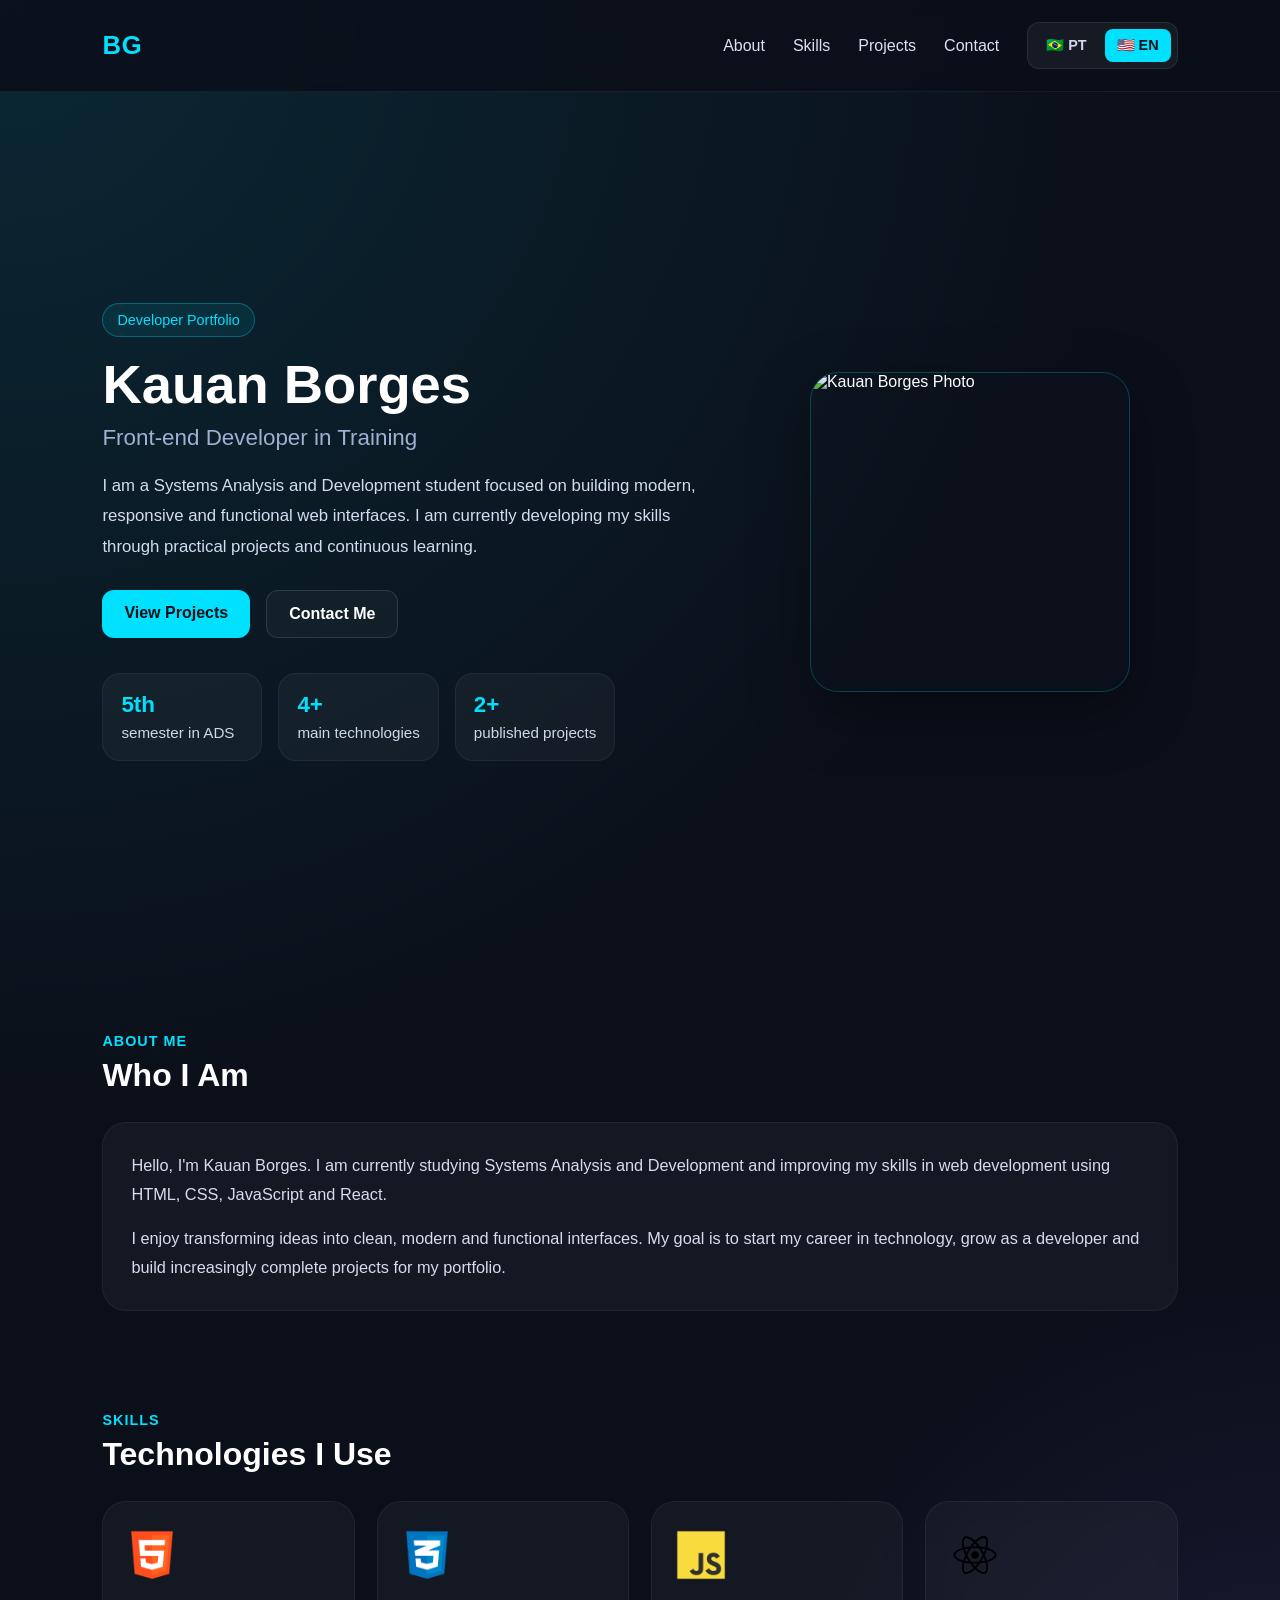
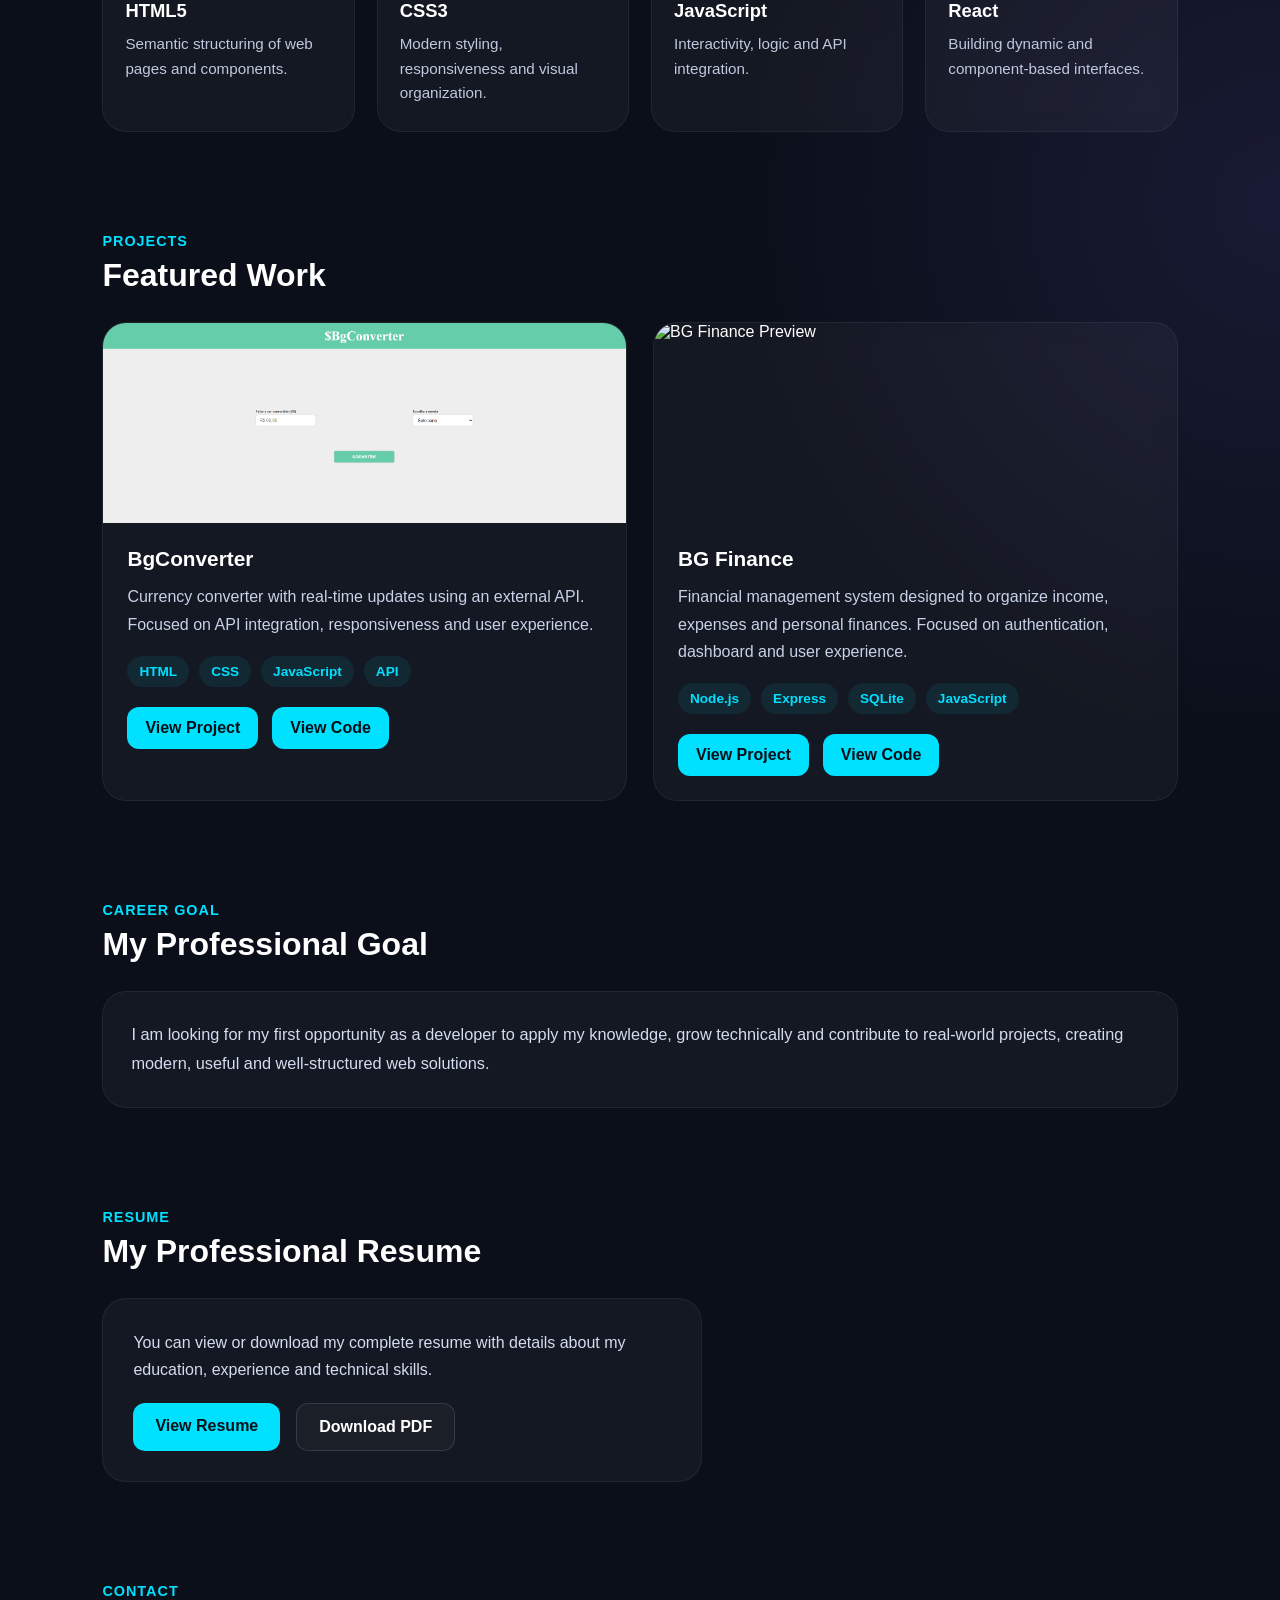
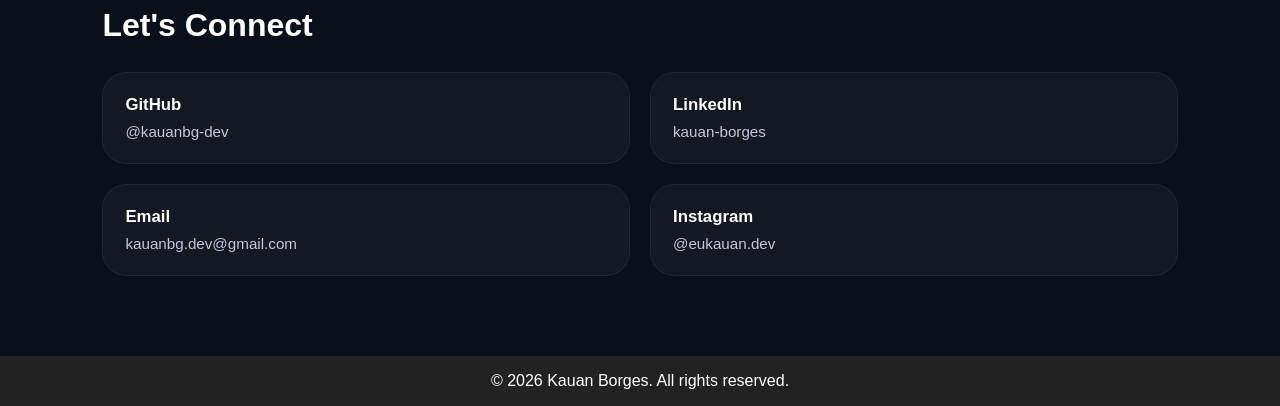
==== en.html @ 80206499 "feat: portfolio completo com idioma automático" ====
<!DOCTYPE html>
<html lang="en">
<head>
  <meta charset="UTF-8" />
  <meta name="viewport" content="width=device-width, initial-scale=1.0" />
  <title>Kauan Borges | Portfolio</title>

  <link rel="stylesheet" href="./css/reset.css" />
  <link rel="stylesheet" href="./css/header.css" />
  <link rel="stylesheet" href="./css/main.css" />
  <link rel="stylesheet" href="./css/footer.css" />
  <link rel="stylesheet" href="./css/responsive.css" />

  <link rel="preconnect" href="https://fonts.googleapis.com" />
  <link rel="preconnect" href="https://fonts.gstatic.com" crossorigin />
  <link
    href="https://fonts.googleapis.com/css2?family=Inter:wght@300;400;500;600;700;800&display=swap"
    rel="stylesheet"
  />
</head>
<body>
  <header>
    <a href="#" class="logo">BG</a>

    <nav>
      <a href="#sobre">About</a>
      <a href="#skills">Skills</a>
      <a href="#projetos">Projects</a>
      <a href="#contato">Contact</a>

      <div class="lang-switch">
  <a href="index.html" class="lang lang-pt" data-lang="pt">🇧🇷 PT</a>
  <a href="en.html" class="lang lang-en active" data-lang="en">🇺🇸 EN</a>
</div>

    </nav>
  </header>

  <main>
    <section class="hero">
      <div class="hero-text">
        <span class="tag">Developer Portfolio</span>
        <h1>Kauan Borges</h1>
        <h2>Front-end Developer in Training</h2>
        <p>
          I am a Systems Analysis and Development student focused on building
          modern, responsive and functional web interfaces. I am currently
          developing my skills through practical projects and continuous learning.
        </p>

        <div class="hero-buttons">
          <a href="#projetos" class="btn primary">View Projects</a>
          <a href="#contato" class="btn secondary">Contact Me</a>
        </div>

        <div class="stats">
          <div class="stat-card">
            <strong>5th</strong>
            <span>semester in ADS</span>
          </div>
          <div class="stat-card">
            <strong>4+</strong>
            <span>main technologies</span>
          </div>
          <div class="stat-card">
            <strong>2+</strong>
            <span>published projects</span>
          </div>
        </div>
      </div>

      <div class="hero-image">
        <img src="/img/perfil.jpg" alt="Kauan Borges Photo" />
      </div>
    </section>

    <section id="sobre" class="section">
      <div class="section-title">
        <span>About Me</span>
        <h3>Who I Am</h3>
      </div>

      <div class="about-card">
        <p>
          Hello, I'm Kauan Borges. I am currently studying Systems Analysis and
          Development and improving my skills in web development using HTML, CSS,
          JavaScript and React.
        </p>
        <p>
          I enjoy transforming ideas into clean, modern and functional interfaces.
          My goal is to start my career in technology, grow as a developer and
          build increasingly complete projects for my portfolio.
        </p>
      </div>
    </section>

    <section id="skills" class="section">
      <div class="section-title">
        <span>Skills</span>
        <h3>Technologies I Use</h3>
      </div>

      <div class="skills-grid">
        <div class="skill-card">
          <img src="./img/logo-html-5-.png" alt="HTML Logo" />
          <h4>HTML5</h4>
          <p>Semantic structuring of web pages and components.</p>
        </div>

        <div class="skill-card">
          <img src="./img/logo-css-.png" alt="CSS Logo" />
          <h4>CSS3</h4>
          <p>Modern styling, responsiveness and visual organization.</p>
        </div>

        <div class="skill-card">
          <img src="./img/logo-javascript-.png" alt="JavaScript Logo" />
          <h4>JavaScript</h4>
          <p>Interactivity, logic and API integration.</p>
        </div>

        <div class="skill-card">
          <img src="./img/react-brands-solid-full.svg" alt="React Logo" />
          <h4>React</h4>
          <p>Building dynamic and component-based interfaces.</p>
        </div>
      </div>
    </section>

    <section id="projetos" class="section">
      <div class="section-title">
        <span>Projects</span>
        <h3>Featured Work</h3>
      </div>

      <div class="projects-grid">
        <article class="project-card">
          <img src="./img/bgconverter-prewiew.png" alt="BgConverter Preview" />
          <div class="project-content">
            <h4>BgConverter</h4>
            <p>
              Currency converter with real-time updates using an external API.
              Focused on API integration, responsiveness and user experience.
            </p>

            <div class="project-tech">
              <span>HTML</span>
              <span>CSS</span>
              <span>JavaScript</span>
              <span>API</span>
            </div>

            <div class="project-links">
              <a href="https://bgconverter.vercel.app" target="_blank">View Project</a>
              <a href="https://github.com/" target="_blank">View Code</a>
            </div>
          </div>
        </article>

        <article class="project-card">
          <img src="./img/bgfinance-prewiew.png" alt="BG Finance Preview" />
          <div class="project-content">
            <h4>BG Finance</h4>
            <p>
              Financial management system designed to organize income, expenses
              and personal finances. Focused on authentication, dashboard and
              user experience.
            </p>

            <div class="project-tech">
              <span>Node.js</span>
              <span>Express</span>
              <span>SQLite</span>
              <span>JavaScript</span>
            </div>

            <div class="project-links">
              <a href="https://bg-finance-delta.vercel.app/login.html" target="_blank">View Project</a>
              <a href="https://github.com/kauanbg-dev/bg-finance" target="_blank">View Code</a>
            </div>
          </div>
        </article>
      </div>
    </section>

    <section class="section objective">
      <div class="section-title">
        <span>Career Goal</span>
        <h3>My Professional Goal</h3>
      </div>

      <div class="about-card">
        <p>
          I am looking for my first opportunity as a developer to apply my
          knowledge, grow technically and contribute to real-world projects,
          creating modern, useful and well-structured web solutions.
        </p>
      </div>
    </section>

    <section id="curriculo" class="section">
      <div class="section-title">
        <span>Resume</span>
        <h3>My Professional Resume</h3>
      </div>

      <div class="resume-card">
        <p>
          You can view or download my complete resume with details about my
          education, experience and technical skills.
        </p>

        <div class="resume-buttons">
          <a href="./resume-en.pdf" target="_blank" class="btn primary">
            View Resume
          </a>

          <a href="./resume-en.pdf" download class="btn secondary">
            Download PDF
          </a>
        </div>
      </div>
    </section>

    <section id="contato" class="section">
      <div class="section-title">
        <span>Contact</span>
        <h3>Let's Connect</h3>
      </div>

      <div class="contact-grid">
        <a href="https://github.com/kauanbg-dev" target="_blank" class="contact-card">
          <strong>GitHub</strong>
          <span>@kauanbg-dev</span>
        </a>

        <a href="https://www.linkedin.com/in/kauan-borges-079074370/" target="_blank" class="contact-card">
          <strong>LinkedIn</strong>
          <span>kauan-borges</span>
        </a>

        <a href="mailto:seuemail@email.com" class="contact-card">
          <strong>Email</strong>
          <span>kauanbg.dev@gmail.com</span>
        </a>

        <a href="https://www.instagram.com/eukauan.dev/" target="_blank" class="contact-card">
          <strong>Instagram</strong>
          <span>@eukauan.dev</span>
        </a>
      </div>
    </section>
  </main>

  <footer>
    <p>© 2026 Kauan Borges. All rights reserved.</p>
  </footer>
</body>
</html>
---- css/header.css ----
body {
  font-family: "Inter", sans-serif;
  background: #0b0f19;
  color: #ffffff;
}

header {
  width: 100%;
  padding: 22px 8%;
  display: flex;
  align-items: center;
  justify-content: space-between;
  position: sticky;
  top: 0;
  z-index: 1000;
  background: rgba(11, 15, 25, 0.85);
  backdrop-filter: blur(12px);
  border-bottom: 1px solid rgba(255, 255, 255, 0.06);
}

.logo {
  font-size: 1.6rem;
  font-weight: 800;
  color: #00e0ff;
  text-decoration: none;
  letter-spacing: 1px;
}

header nav {
  display: flex;
  align-items: center;
  gap: 28px;
}

header nav a {
  color: #d9e1f2;
  text-decoration: none;
  font-size: 1rem;
  font-weight: 500;
  transition: 0.3s ease;
}

header nav a:hover {
  color: #00e0ff;
}

.lang-switch {
  display: flex;
  align-items: center;
  gap: 6px;
  background: rgba(255, 255, 255, 0.05);
  padding: 6px;
  border-radius: 12px;
  border: 1px solid rgba(255, 255, 255, 0.08);
}

.lang {
  padding: 8px 12px;
  border-radius: 8px;
  text-decoration: none;
  font-size: 0.9rem;
  font-weight: 600;
  color: #cfd7e8;
  transition: 0.3s ease;
}

.lang:hover {
  background: rgba(0, 224, 255, 0.1);
  color: #00e0ff;
}

.lang.active {
  background: #00e0ff;
  color: #081018;
}
---- css/main.css ----
body {
  background:
    radial-gradient(circle at top left, rgba(0, 224, 255, 0.12), transparent 30%),
    radial-gradient(circle at right, rgba(106, 90, 205, 0.15), transparent 25%),
    #0b0f19;
}

main {
  width: 100%;
  padding: 40px 8% 80px;
}

.section {
  margin-top: 100px;
}

.section-title {
  margin-bottom: 28px;
}

.section-title span {
  display: inline-block;
  font-size: 0.9rem;
  font-weight: 600;
  color: #00e0ff;
  margin-bottom: 8px;
  text-transform: uppercase;
  letter-spacing: 1px;
}

.section-title h3 {
  font-size: 2rem;
  color: #ffffff;
}

.hero {
  min-height: calc(100vh - 100px);
  display: grid;
  grid-template-columns: 1.3fr 0.9fr;
  align-items: center;
  gap: 60px;
}

.tag {
  display: inline-block;
  padding: 8px 14px;
  border: 1px solid rgba(0, 224, 255, 0.3);
  background: rgba(0, 224, 255, 0.08);
  color: #00e0ff;
  border-radius: 999px;
  font-size: 0.9rem;
  margin-bottom: 18px;
}

.hero-text h1 {
  font-size: 3.4rem;
  line-height: 1.1;
  margin-bottom: 10px;
}

.hero-text h2 {
  font-size: 1.4rem;
  font-weight: 500;
  color: #9fb0d1;
  margin-bottom: 20px;
}

.hero-text p {
  max-width: 620px;
  font-size: 1.05rem;
  line-height: 1.8;
  color: #d4dcef;
  margin-bottom: 28px;
}

.hero-buttons {
  display: flex;
  gap: 16px;
  flex-wrap: wrap;
  margin-bottom: 35px;
}

.btn {
  padding: 14px 22px;
  border-radius: 12px;
  text-decoration: none;
  font-weight: 700;
  transition: 0.3s ease;
}

.btn.primary {
  background: #00e0ff;
  color: #081018;
}

.btn.primary:hover {
  transform: translateY(-2px);
  box-shadow: 0 10px 30px rgba(0, 224, 255, 0.2);
}

.btn.secondary {
  border: 1px solid rgba(255, 255, 255, 0.12);
  color: #ffffff;
  background: rgba(255, 255, 255, 0.03);
}

.btn.secondary:hover {
  border-color: rgba(0, 224, 255, 0.4);
  color: #00e0ff;
}

.stats {
  display: flex;
  flex-wrap: wrap;
  gap: 16px;
}

.stat-card {
  min-width: 160px;
  padding: 18px;
  border-radius: 18px;
  background: rgba(255, 255, 255, 0.04);
  border: 1px solid rgba(255, 255, 255, 0.06);
}

.stat-card strong {
  display: block;
  font-size: 1.4rem;
  color: #00e0ff;
  margin-bottom: 6px;
}

.stat-card span {
  color: #cfd7e8;
  font-size: 0.95rem;
}

.hero-image {
  display: flex;
  justify-content: center;
}

.hero-image img {
  width: 320px;
  height: 320px;
  object-fit: cover;
  border-radius: 28px;
  border: 1px solid rgba(0, 224, 255, 0.25);
  box-shadow: 0 20px 60px rgba(0, 0, 0, 0.35);
}

.about-card,
.skill-card,
.project-card,
.contact-card {
  background: rgba(255, 255, 255, 0.04);
  border: 1px solid rgba(255, 255, 255, 0.06);
  border-radius: 24px;
  backdrop-filter: blur(10px);
}

.about-card {
  padding: 28px;
}

.about-card p {
  color: #d4dcef;
  line-height: 1.8;
  font-size: 1.02rem;
  margin-bottom: 14px;
}

.about-card p:last-child {
  margin-bottom: 0;
}

.skills-grid {
  display: grid;
  grid-template-columns: repeat(4, 1fr);
  gap: 22px;
}

.skill-card {
  padding: 26px 22px;
  transition: 0.3s ease;
}

.skill-card:hover {
  transform: translateY(-6px);
  border-color: rgba(0, 224, 255, 0.22);
}

.skill-card img {
  width: 54px;
  height: 54px;
  object-fit: contain;
  margin-bottom: 18px;
}

.skill-card h4 {
  font-size: 1.15rem;
  margin-bottom: 10px;
  color: #ffffff;
}

.skill-card p {
  color: #bfc9df;
  line-height: 1.6;
  font-size: 0.95rem;
}

.projects-grid {
  display: grid;
  grid-template-columns: repeat(2, 1fr);
  gap: 26px;
}

.project-card {
  overflow: hidden;
  transition: 0.3s ease;
}

.project-card:hover {
  transform: translateY(-6px);
  border-color: rgba(0, 224, 255, 0.22);
}

.project-card img {
  width: 100%;
  height: 200px;
  object-fit: cover;
  object-position: top; 
}
.project-content {
  padding: 24px;
}

.project-content h4 {
  font-size: 1.3rem;
  margin-bottom: 12px;
}

.project-content p {
  color: #c8d2e8;
  line-height: 1.7;
  margin-bottom: 18px;
}

.project-tech {
  display: flex;
  flex-wrap: wrap;
  gap: 10px;
  margin-bottom: 20px;
}

.project-tech span {
  padding: 8px 12px;
  border-radius: 999px;
  background: rgba(0, 224, 255, 0.08);
  color: #00e0ff;
  font-size: 0.85rem;
  font-weight: 600;
}

.project-links {
  display: flex;
  gap: 14px;
  flex-wrap: wrap;
}

.project-links a {
  text-decoration: none;
  padding: 12px 18px;
  border-radius: 12px;
  font-weight: 700;
  transition: 0.3s ease;
  background: #00e0ff;
  color: #081018;
}

.project-links a:hover {
  transform: translateY(-2px);
}

.project-card-placeholder {
  display: flex;
  align-items: center;
}

.contact-grid {
  display: grid;
  grid-template-columns: repeat(2, 1fr);
  gap: 20px;
}

.contact-card {
  padding: 22px;
  text-decoration: none;
  transition: 0.3s ease;
}

.contact-card:hover {
  transform: translateY(-5px);
  border-color: rgba(0, 224, 255, 0.22);
}

.contact-card strong {
  display: block;
  color: #ffffff;
  font-size: 1.05rem;
  margin-bottom: 8px;
}

.contact-card span {
  color: #bfc9df;
  font-size: 0.95rem;
}

.resume-card {
  padding: 30px;
  border-radius: 24px;
  background: rgba(255, 255, 255, 0.04);
  border: 1px solid rgba(255, 255, 255, 0.06);
  max-width: 600px;
}

.resume-card p {
  color: #d4dcef;
  line-height: 1.7;
  margin-bottom: 20px;
}

.resume-buttons {
  display: flex;
  gap: 16px;
  flex-wrap: wrap;
}
---- css/footer.css ----
footer {
    background-color: #222;
    padding: 16px;

    display: flex;
    align-items: center;
    justify-content: center;
}

footer spam {
    font-size: 0.7em;
    font-weight: 500;
}
---- css/responsive.css ----
@media (max-width: 1100px) {
  .hero {
    grid-template-columns: 1fr;
    text-align: center;
  }

  .hero-text p {
    margin-left: auto;
    margin-right: auto;
  }

  .hero-buttons,
  .stats {
    justify-content: center;
  }

  .skills-grid {
    grid-template-columns: repeat(2, 1fr);
  }

  .projects-grid {
    grid-template-columns: 1fr;
  }
}

@media (max-width: 700px) {
  header {
    flex-direction: column;
    gap: 18px;
    padding-top: 18px;
    padding-bottom: 18px;
  }

  header nav {
    flex-wrap: wrap;
    justify-content: center;
    gap: 16px;
  }

  main {
    padding: 30px 6% 70px;
  }

  .hero {
    min-height: auto;
    padding-top: 30px;
  }

  .hero-text h1 {
    font-size: 2.4rem;
  }

  .hero-text h2 {
    font-size: 1.1rem;
  }

  .hero-image img {
    width: 240px;
    height: 240px;
  }

  .section {
    margin-top: 70px;
  }

  .section-title h3 {
    font-size: 1.6rem;
  }

  .skills-grid,
  .contact-grid {
    grid-template-columns: 1fr;
  }

  .stat-card {
    width: 100%;
  }

  .project-links a,
  .btn {
    width: 100%;
    text-align: center;
  }
}
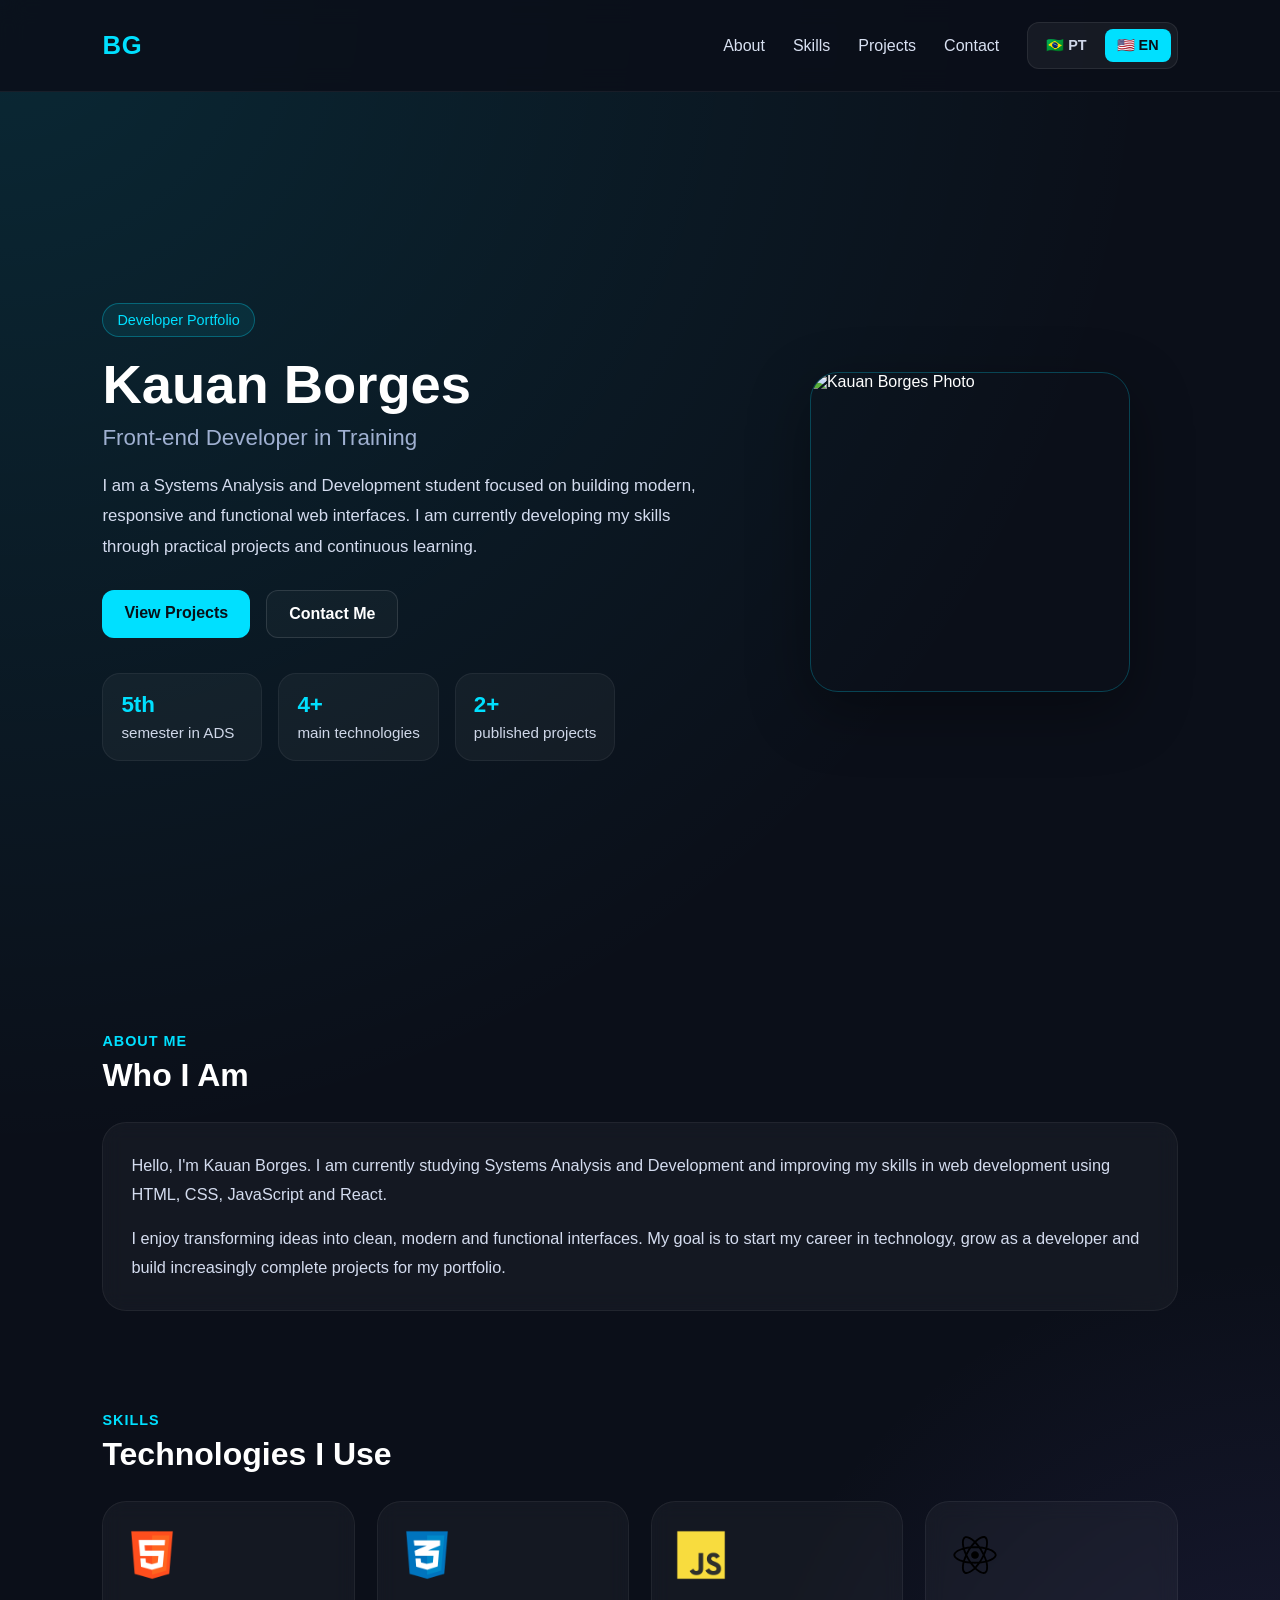
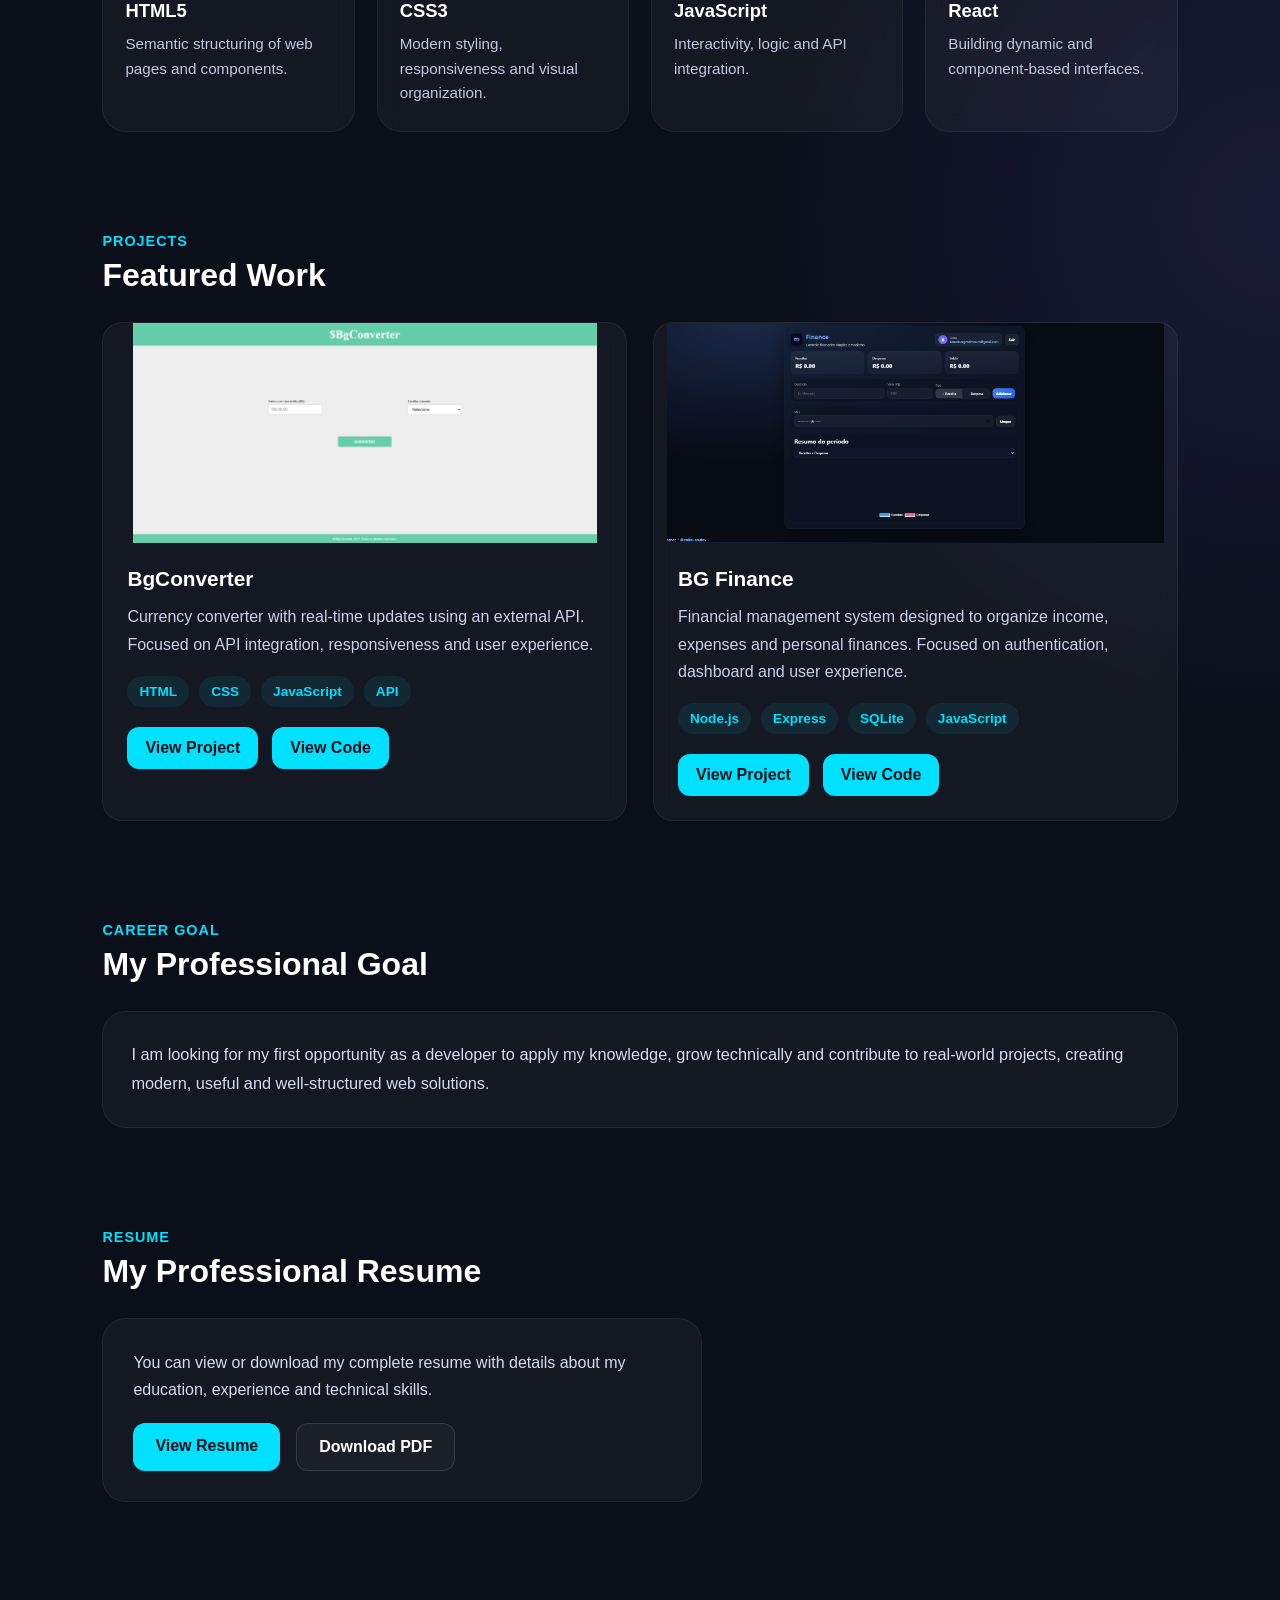
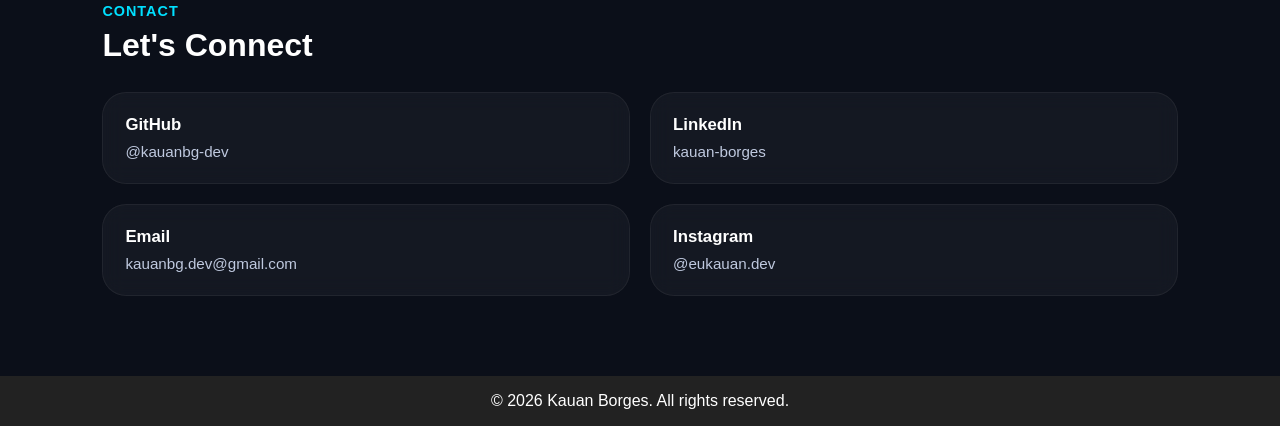
==== commit 89bb1f95: "fix: ajusta imagens dos projetos" ====
--- a/en.html
+++ b/en.html
@@ -158,7 +158,7 @@
         </article>
 
         <article class="project-card">
-          <img src="./img/bgfinance-prewiew.png" alt="BG Finance Preview" />
+          <img src="./img/Bg-finance.png" alt="BG Finance Preview" />
           <div class="project-content">
             <h4>BG Finance</h4>
             <p>
--- a/css/main.css
+++ b/css/main.css
@@ -217,20 +217,21 @@
 
 .project-card {
   overflow: hidden;
-  transition: 0.3s ease;
-}
-
-.project-card:hover {
-  transform: translateY(-6px);
-  border-color: rgba(0, 224, 255, 0.22);
+  border-radius: 20px;
+  transition: 0.3s ease;
 }
 
 .project-card img {
   width: 100%;
-  height: 200px;
-  object-fit: cover;
-  object-position: top; 
-}
+  height: auto; /* mantém proporção */
+  max-height: 220px; /* limita altura */
+  object-fit: contain; /* não corta nem estica */
+}
+
+.project-card:hover img {
+  transform: scale(1.05);
+}
+
 .project-content {
   padding: 24px;
 }
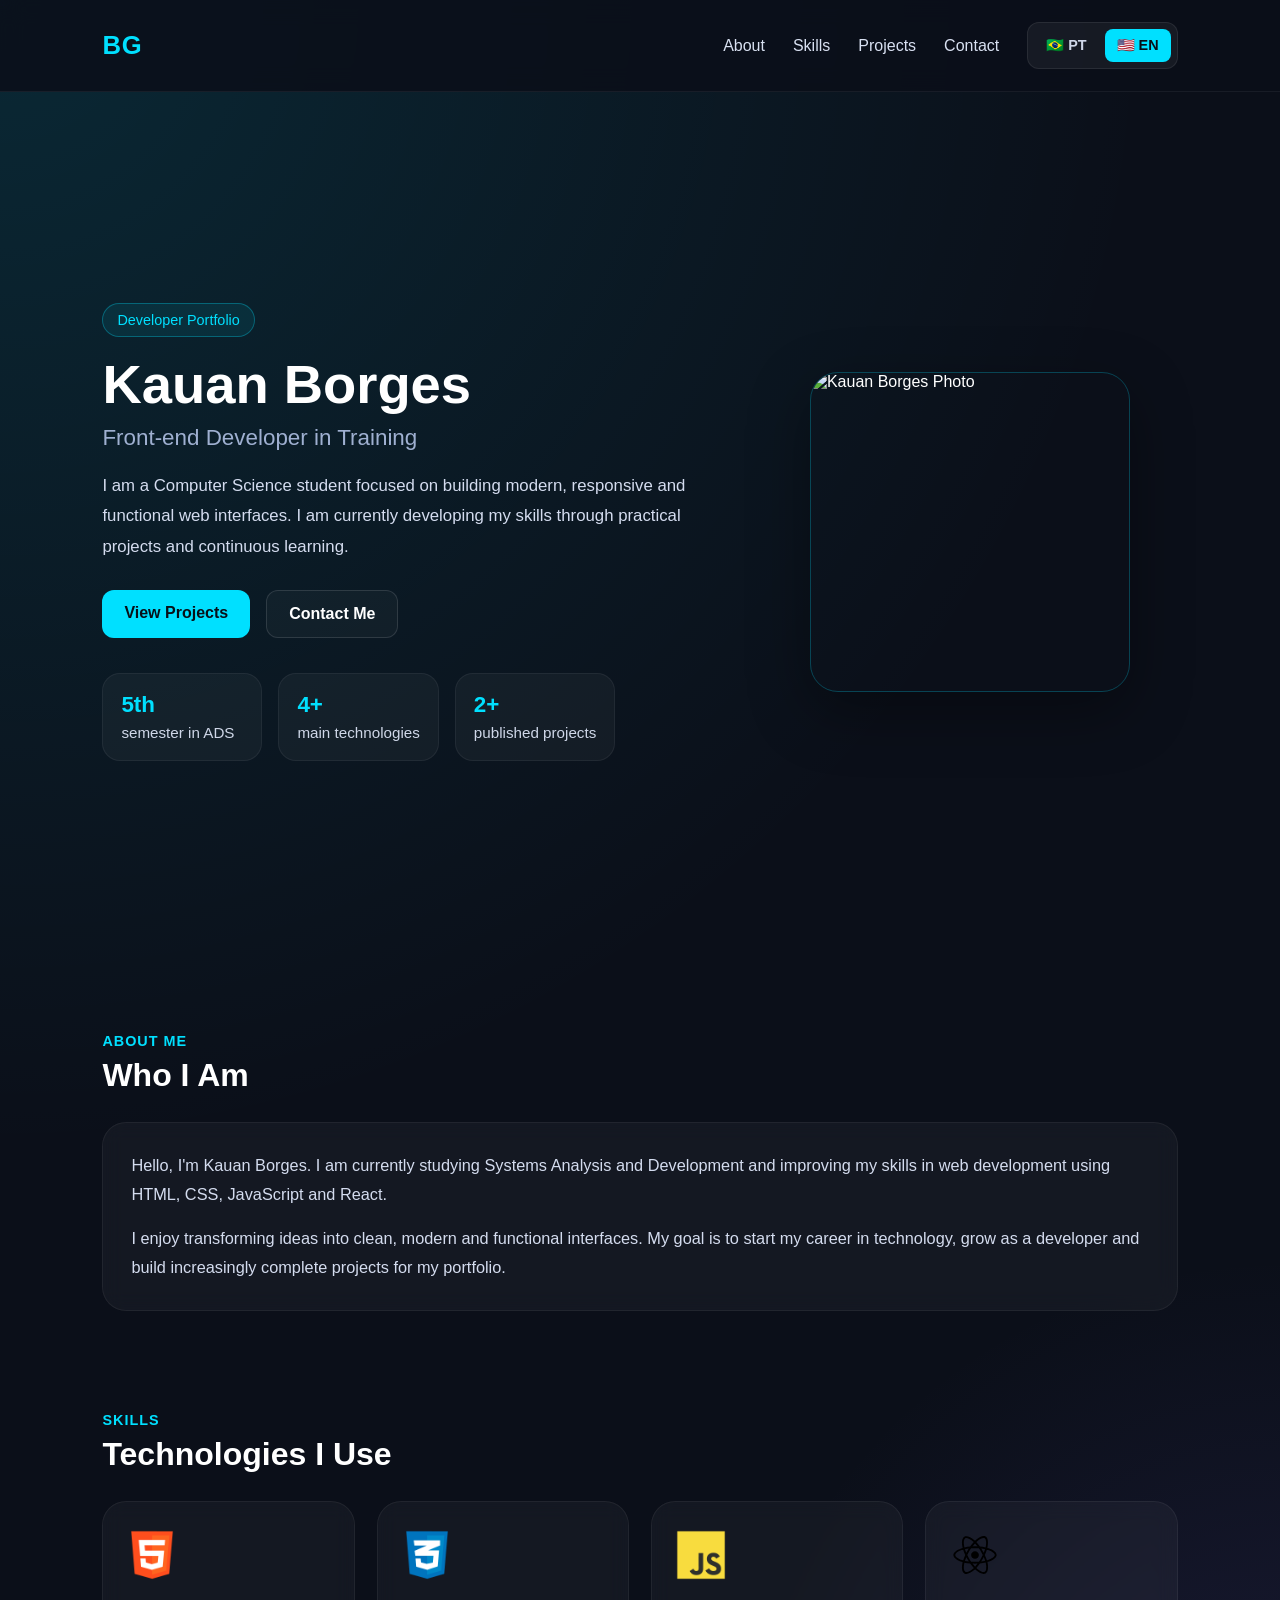
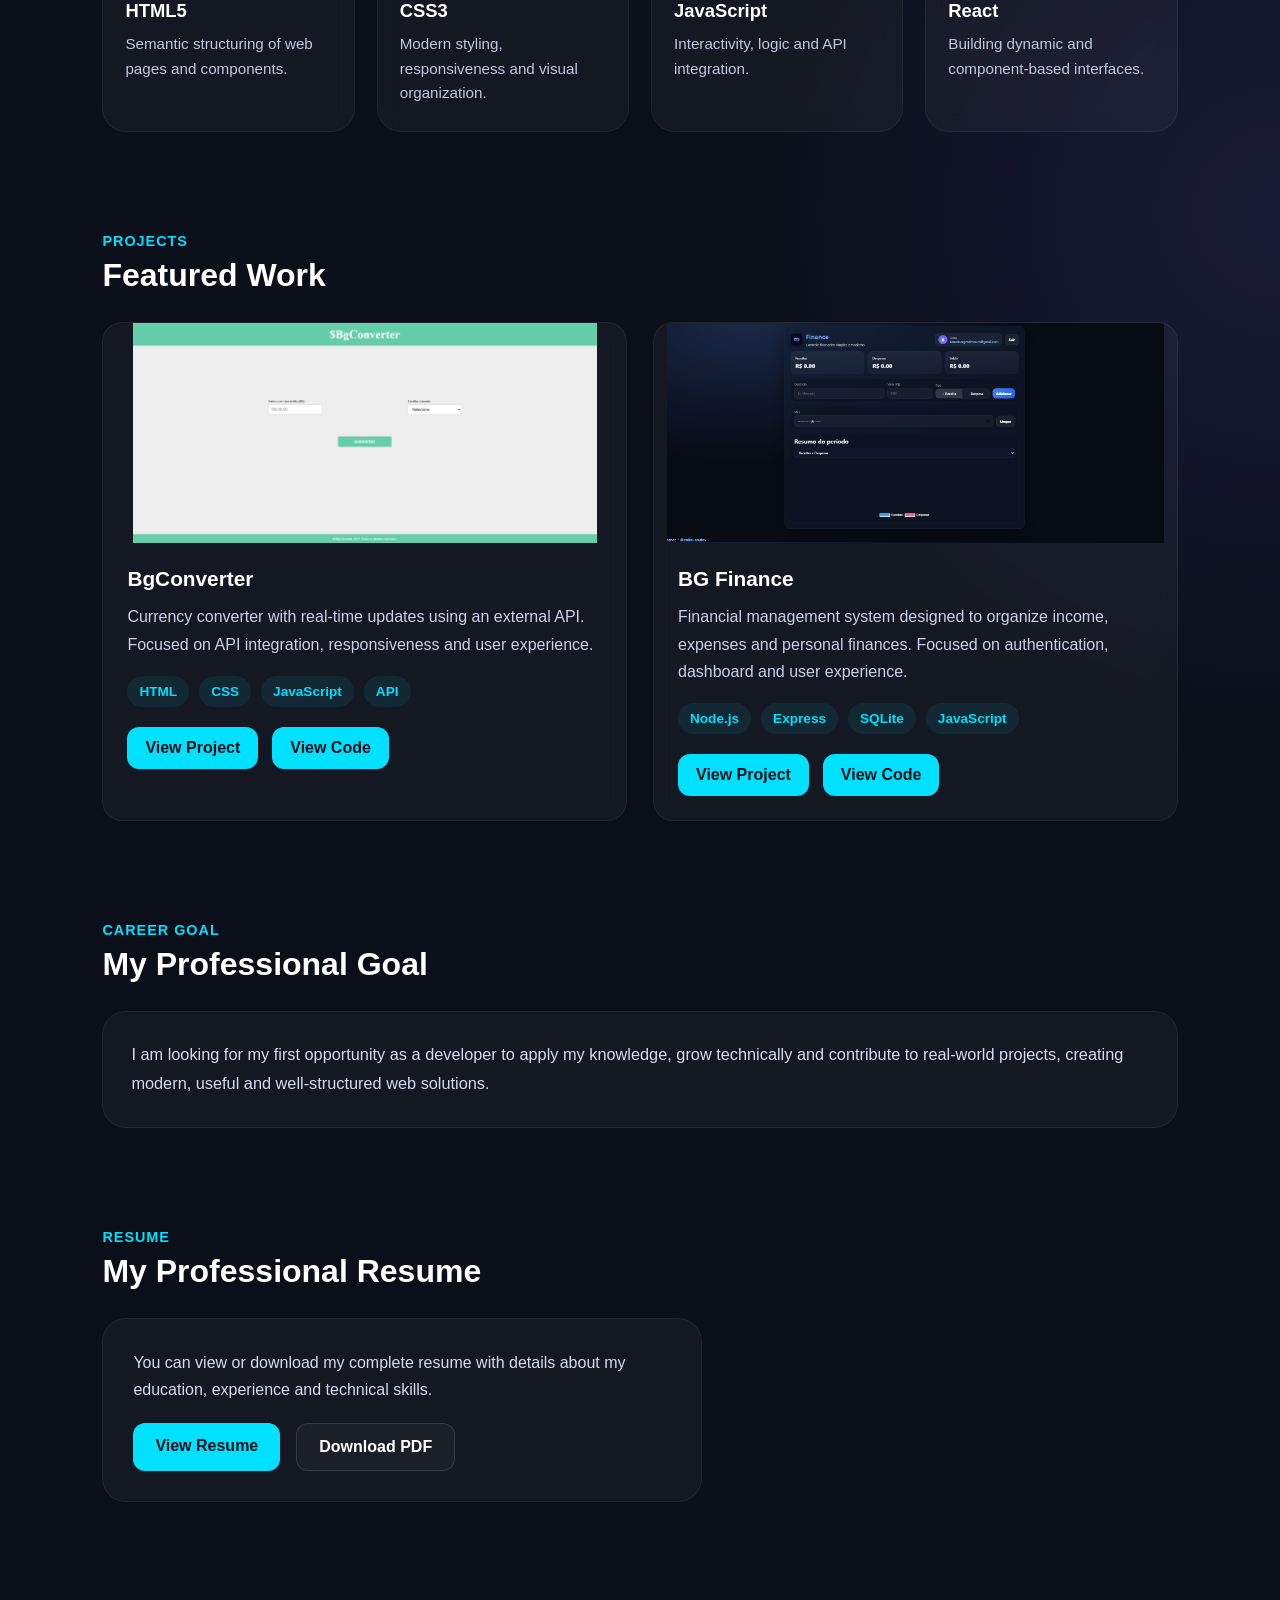
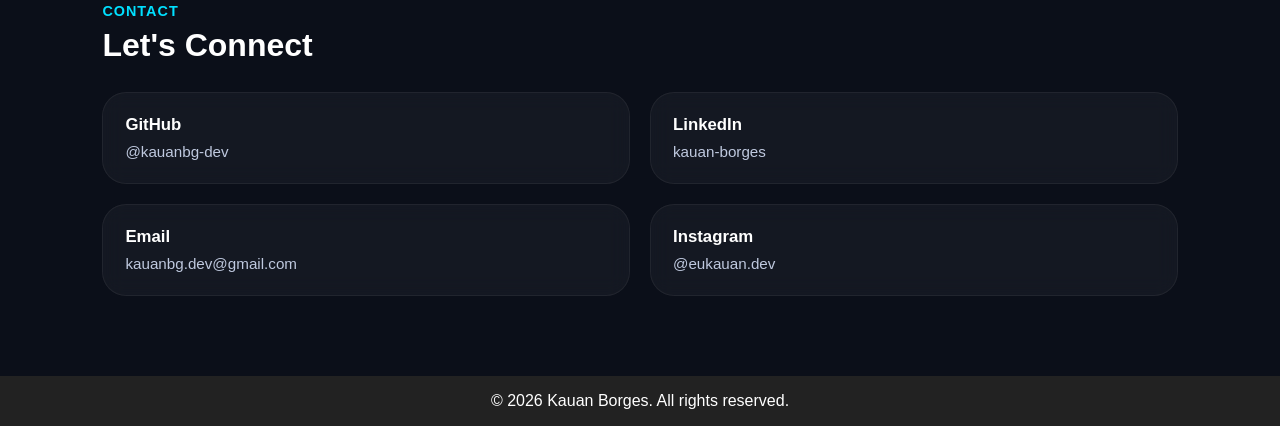
==== commit 64785e72: "Update student field of study in en.html" ====
--- a/en.html
+++ b/en.html
@@ -43,7 +43,7 @@
         <h1>Kauan Borges</h1>
         <h2>Front-end Developer in Training</h2>
         <p>
-          I am a Systems Analysis and Development student focused on building
+          I am a Computer Science student focused on building
           modern, responsive and functional web interfaces. I am currently
           developing my skills through practical projects and continuous learning.
         </p>
@@ -256,4 +256,4 @@
     <p>© 2026 Kauan Borges. All rights reserved.</p>
   </footer>
 </body>
-</html>+</html>
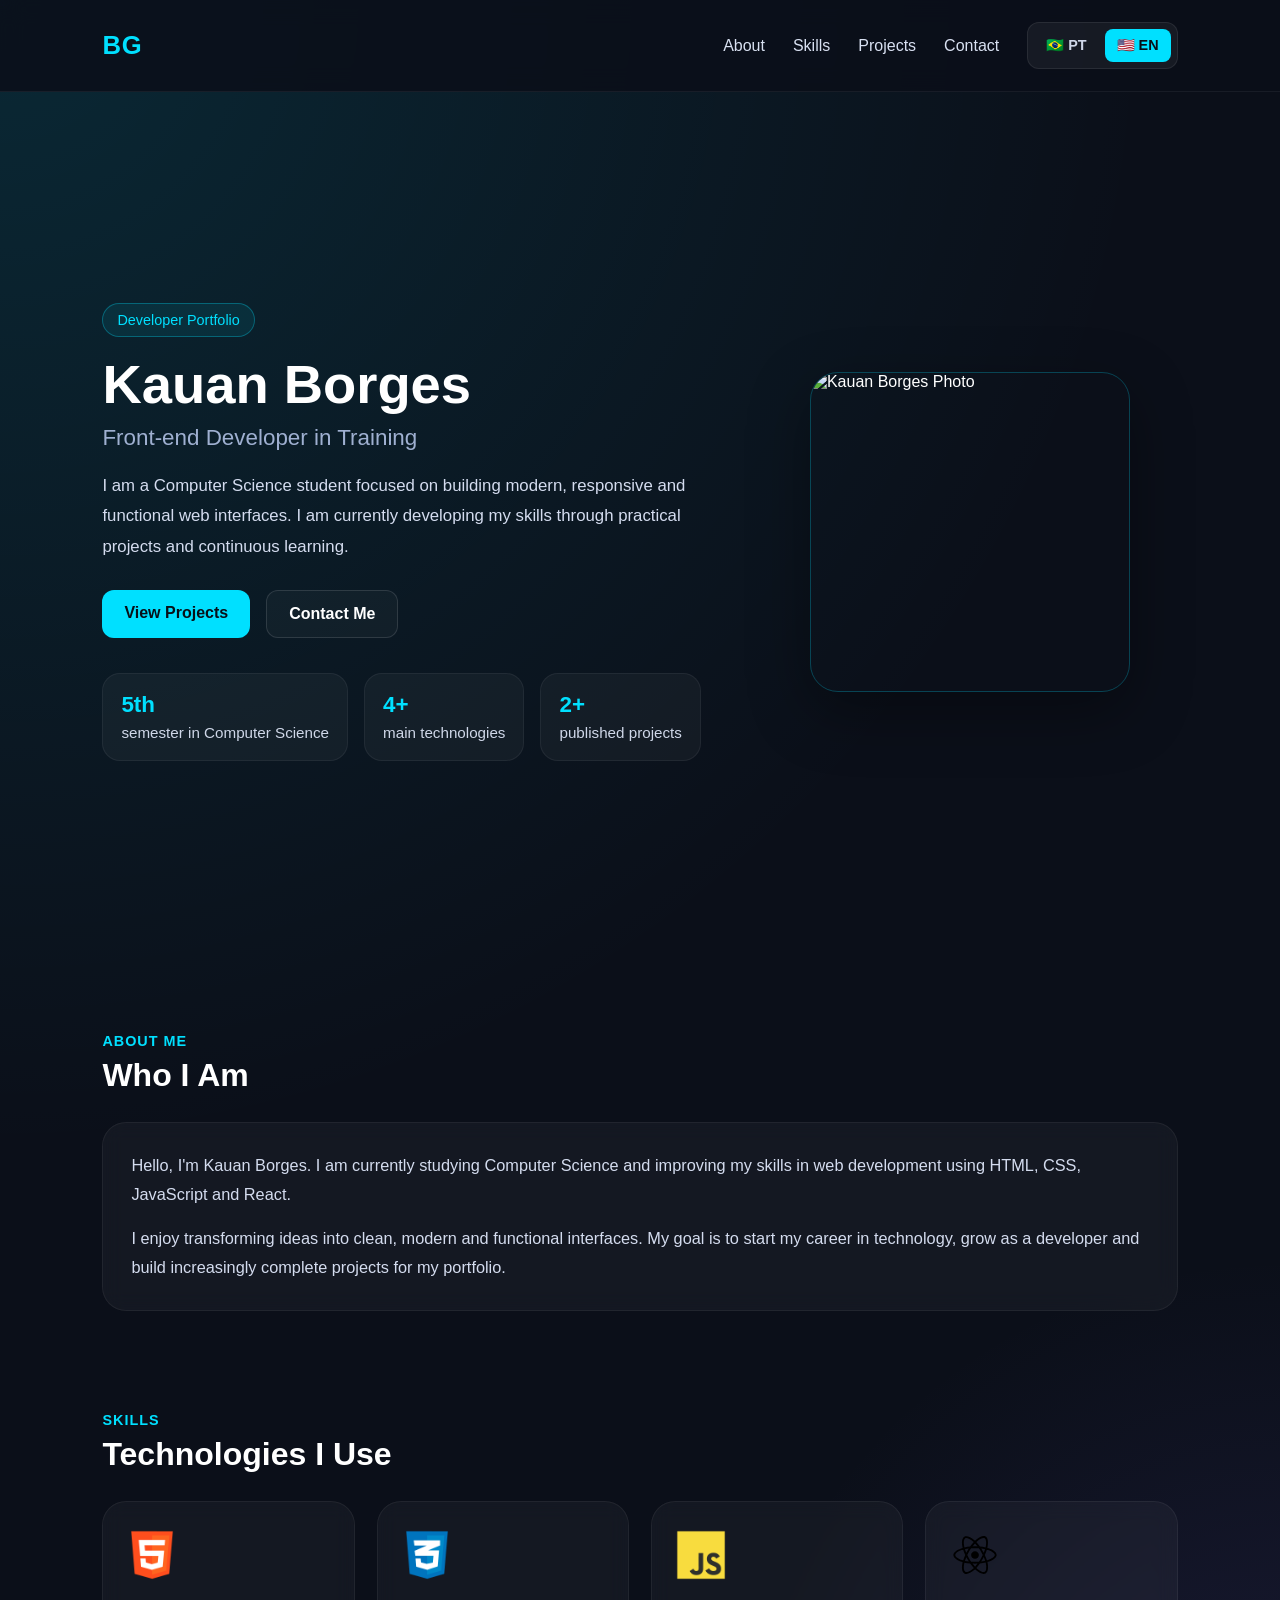
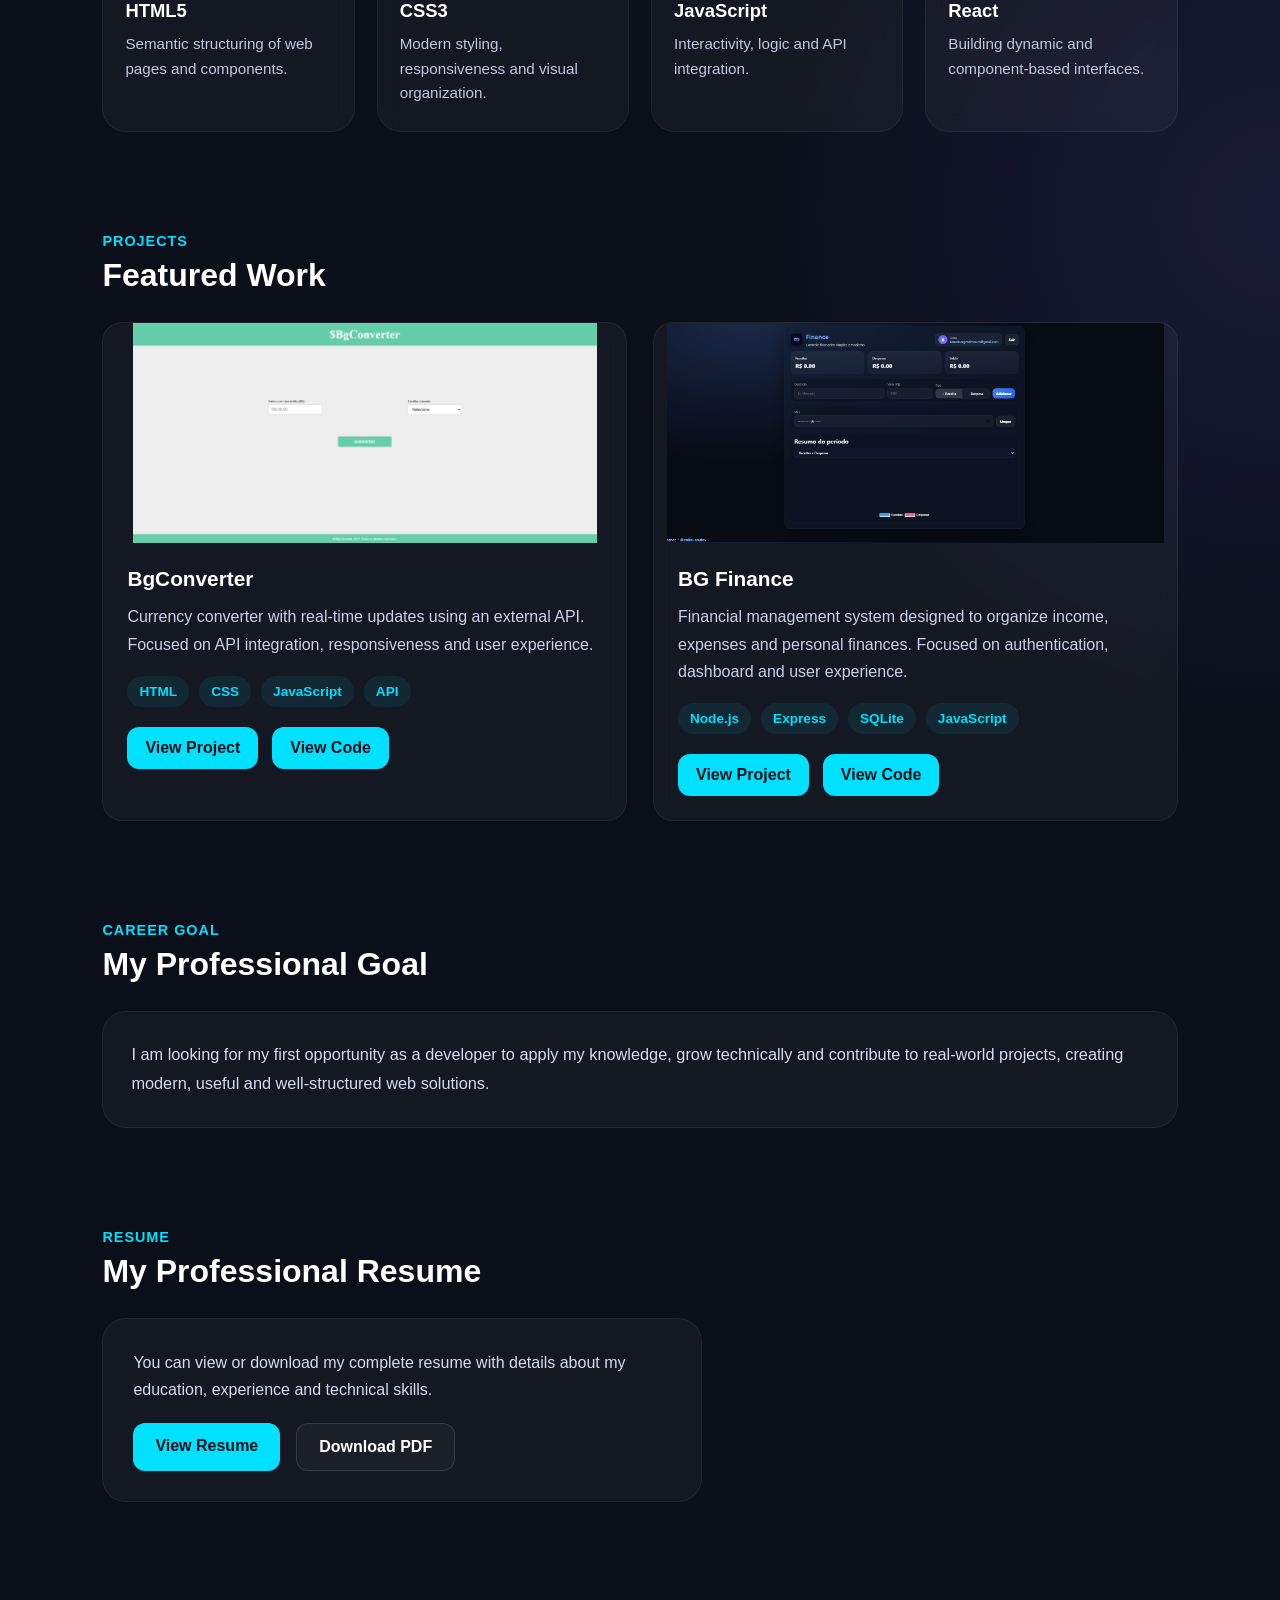
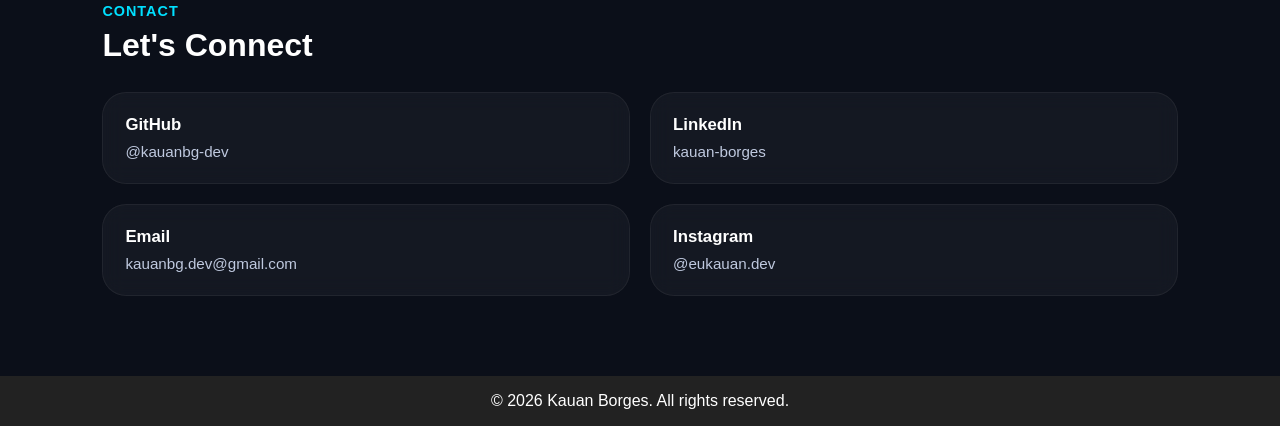
==== commit ea103ffd: "Atualiza curso no portfólio" ====
--- a/en.html
+++ b/en.html
@@ -42,12 +42,11 @@
         <span class="tag">Developer Portfolio</span>
         <h1>Kauan Borges</h1>
         <h2>Front-end Developer in Training</h2>
-        <p>
-          I am a Computer Science student focused on building
-          modern, responsive and functional web interfaces. I am currently
-          developing my skills through practical projects and continuous learning.
-        </p>
-
+      <p>
+        I am a Computer Science student focused on building
+        modern, responsive and functional web interfaces. I am currently
+        developing my skills through practical projects and continuous learning.
+      </p>
         <div class="hero-buttons">
           <a href="#projetos" class="btn primary">View Projects</a>
           <a href="#contato" class="btn secondary">Contact Me</a>
@@ -56,7 +55,7 @@
         <div class="stats">
           <div class="stat-card">
             <strong>5th</strong>
-            <span>semester in ADS</span>
+            <span>semester in Computer Science</span>
           </div>
           <div class="stat-card">
             <strong>4+</strong>
@@ -82,9 +81,9 @@
 
       <div class="about-card">
         <p>
-          Hello, I'm Kauan Borges. I am currently studying Systems Analysis and
-          Development and improving my skills in web development using HTML, CSS,
-          JavaScript and React.
+         Hello, I'm Kauan Borges. I am currently studying Computer Science
+        and improving my skills in web development using HTML, CSS,
+        JavaScript and React.
         </p>
         <p>
           I enjoy transforming ideas into clean, modern and functional interfaces.
--- a/css/header.css
+++ b/css/header.css
@@ -3,7 +3,16 @@
   background: #0b0f19;
   color: #ffffff;
 }
+.logo {
+  display: flex;
+  align-items: center;
+}
 
+.logo img {
+  height: 38px;
+  width: auto;
+  object-fit: contain;
+}
 header {
   width: 100%;
   padding: 22px 8%;
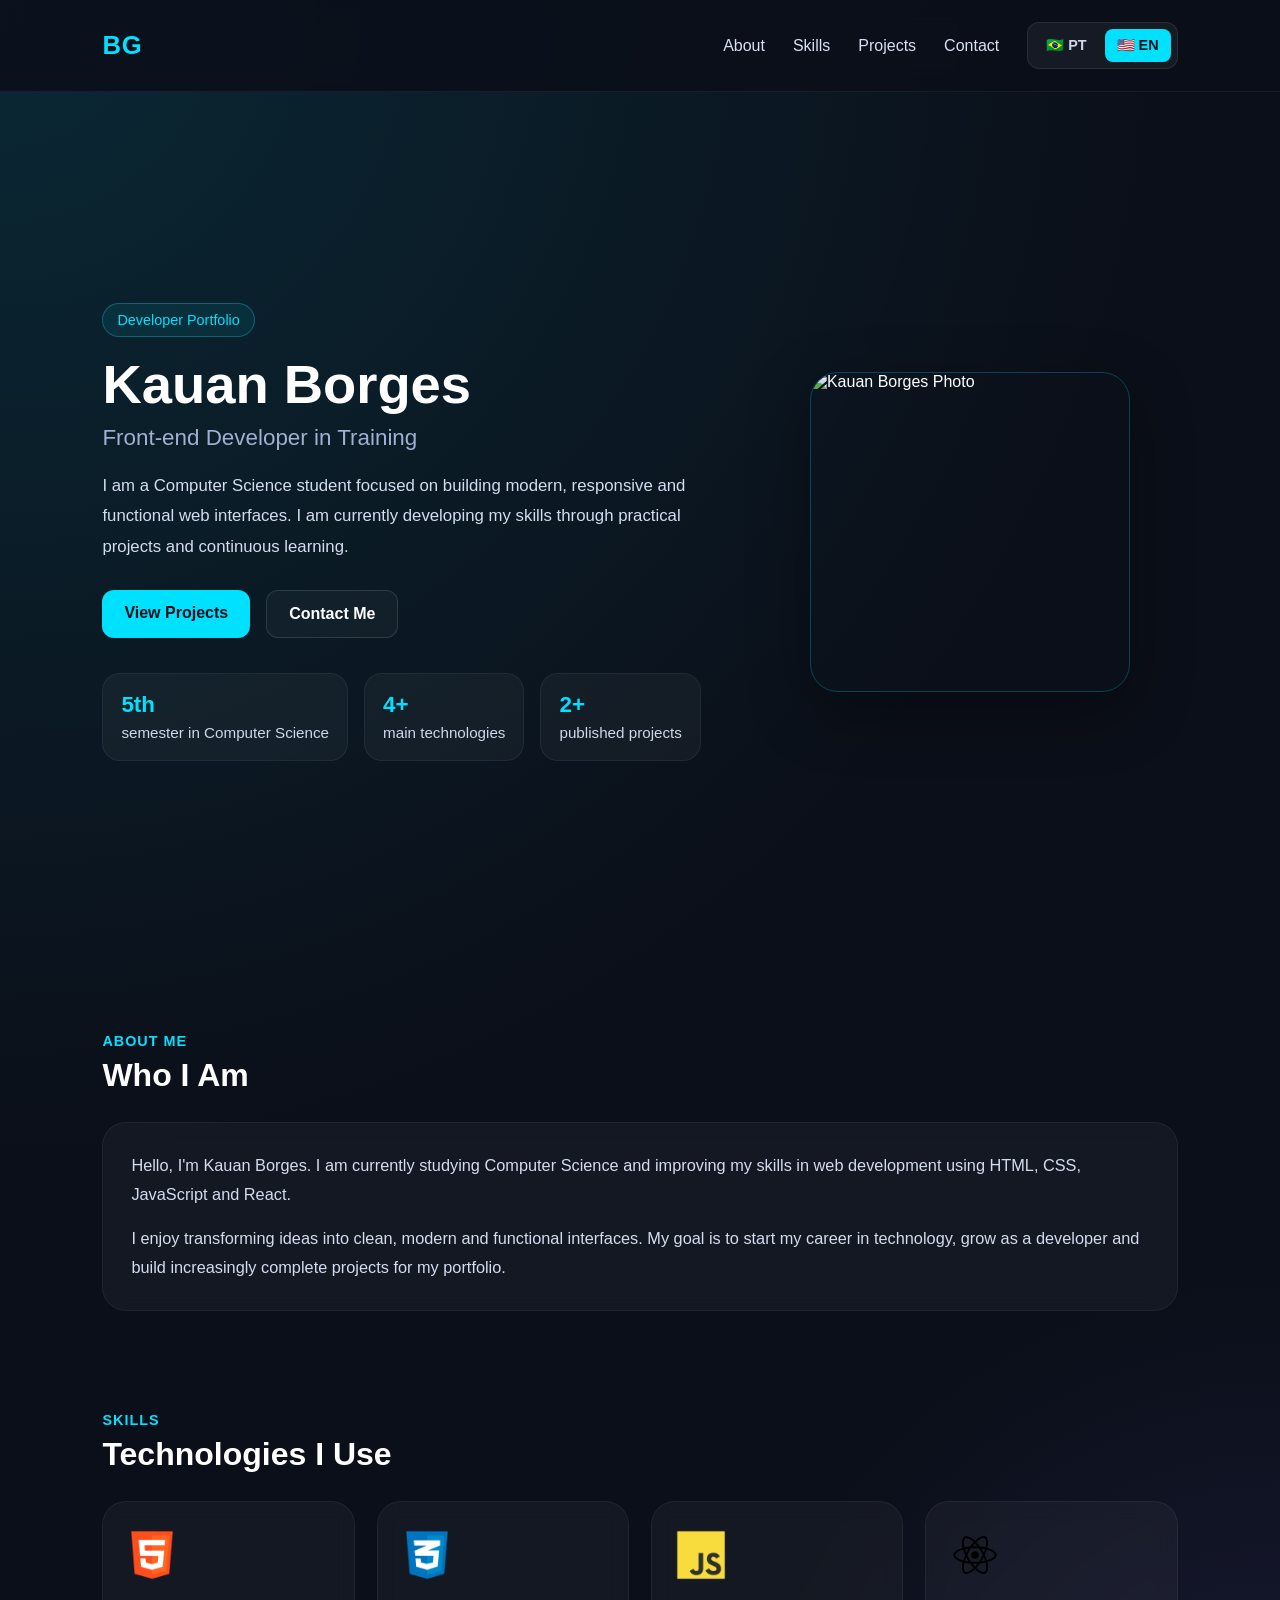
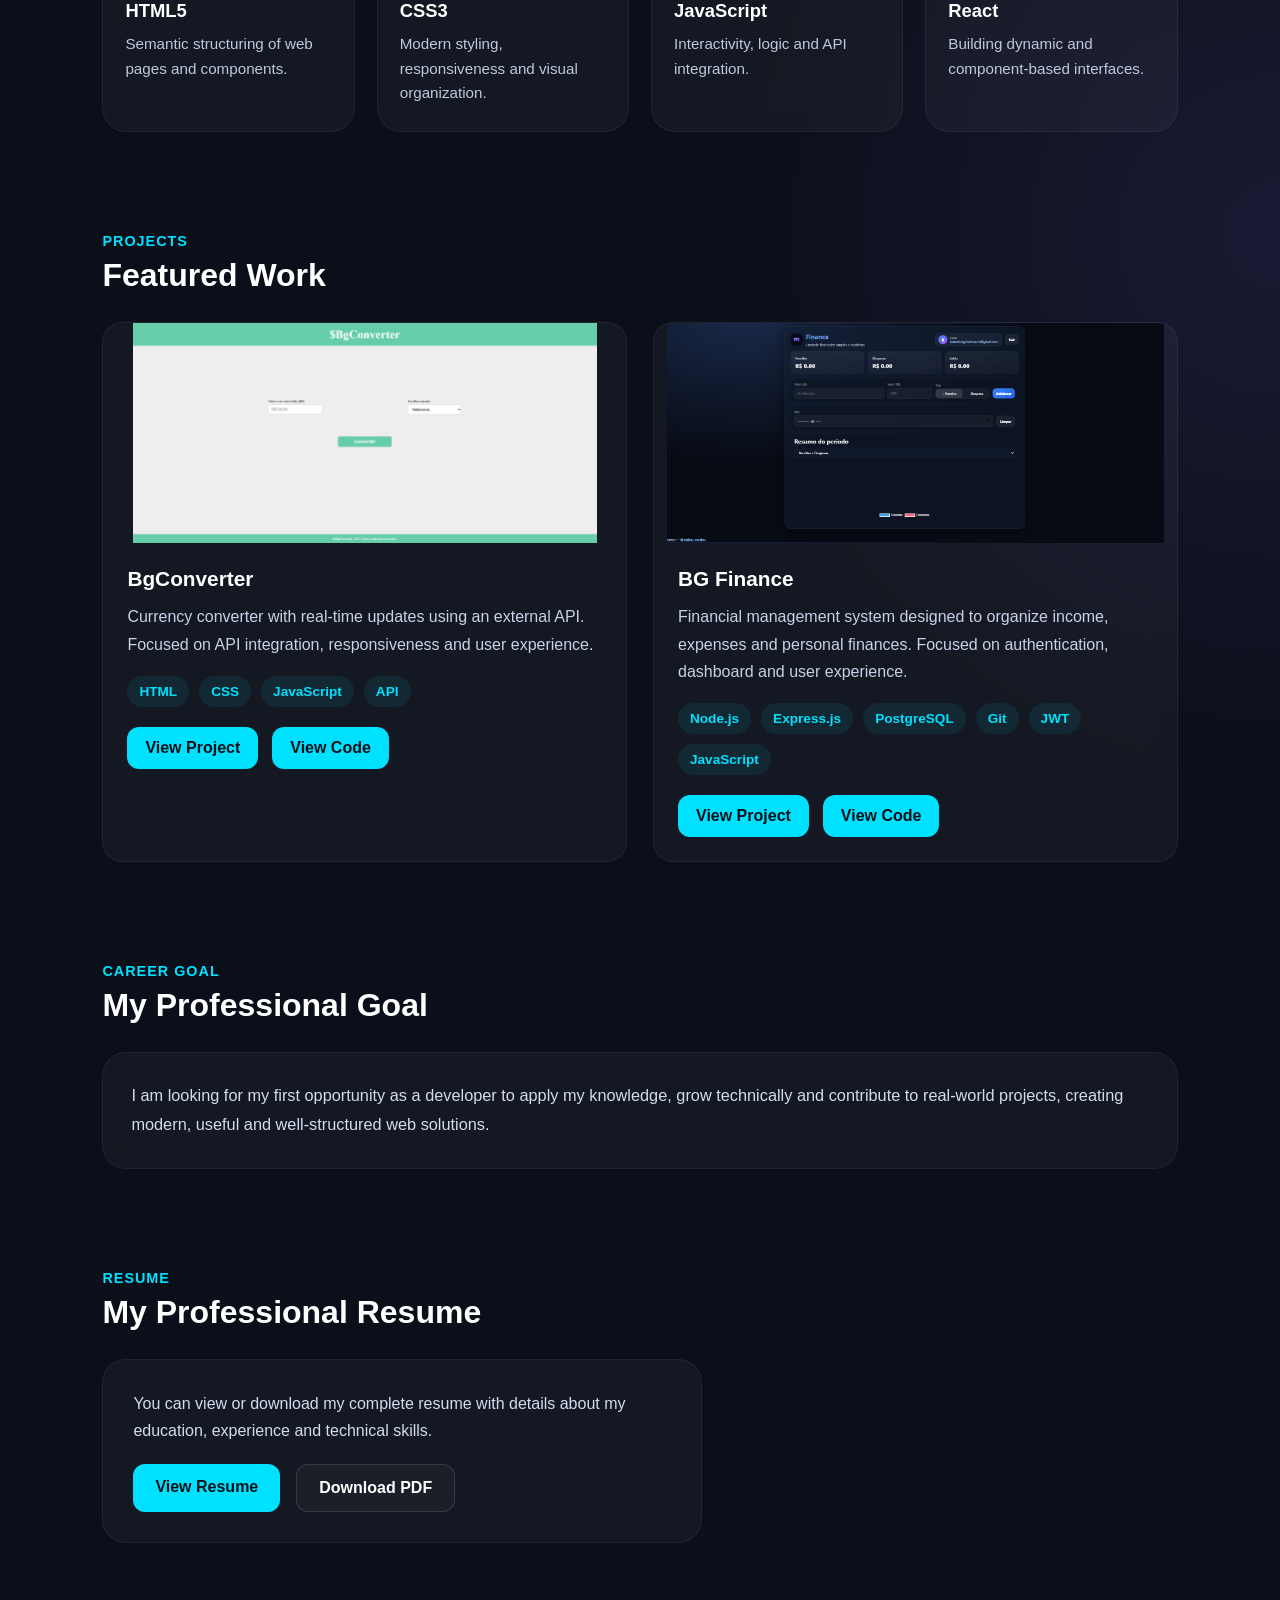
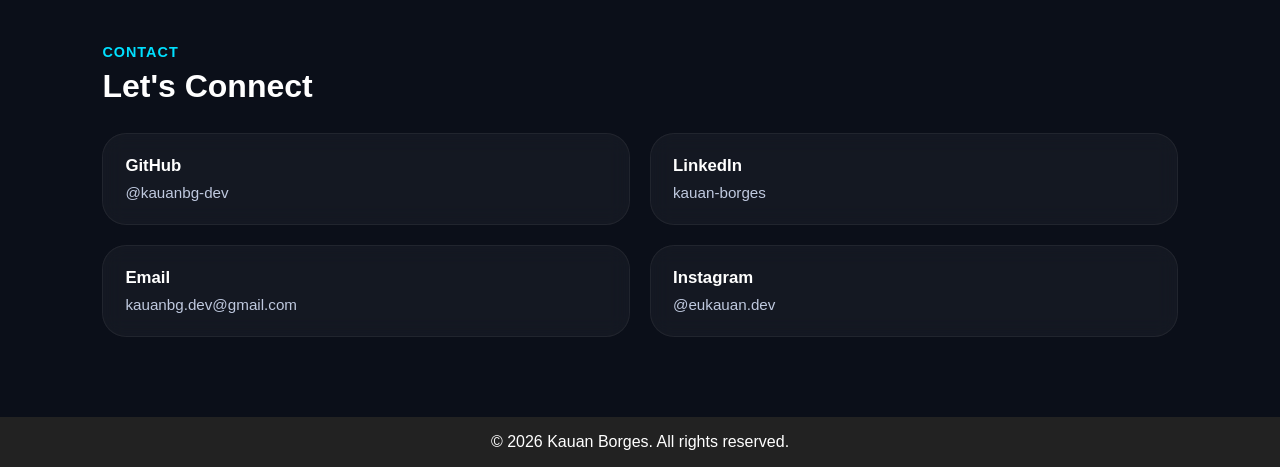
==== commit 5b83e569: "atualizar o curriculo" ====
--- a/en.html
+++ b/en.html
@@ -166,15 +166,17 @@
               user experience.
             </p>
 
-            <div class="project-tech">
-              <span>Node.js</span>
-              <span>Express</span>
-              <span>SQLite</span>
-              <span>JavaScript</span>
-            </div>
+    <div class="project-tech">
+      <span>Node.js</span>
+      <span>Express.js</span>
+      <span>PostgreSQL</span>
+      <span>Git</span>
+      <span>JWT</span>
+      <span>JavaScript</span>
+    </div>
 
             <div class="project-links">
-              <a href="https://bg-finance-delta.vercel.app/login.html" target="_blank">View Project</a>
+              <a href="https://bg-finance.onrender.com" target="_blank">View Project</a>
               <a href="https://github.com/kauanbg-dev/bg-finance" target="_blank">View Code</a>
             </div>
           </div>
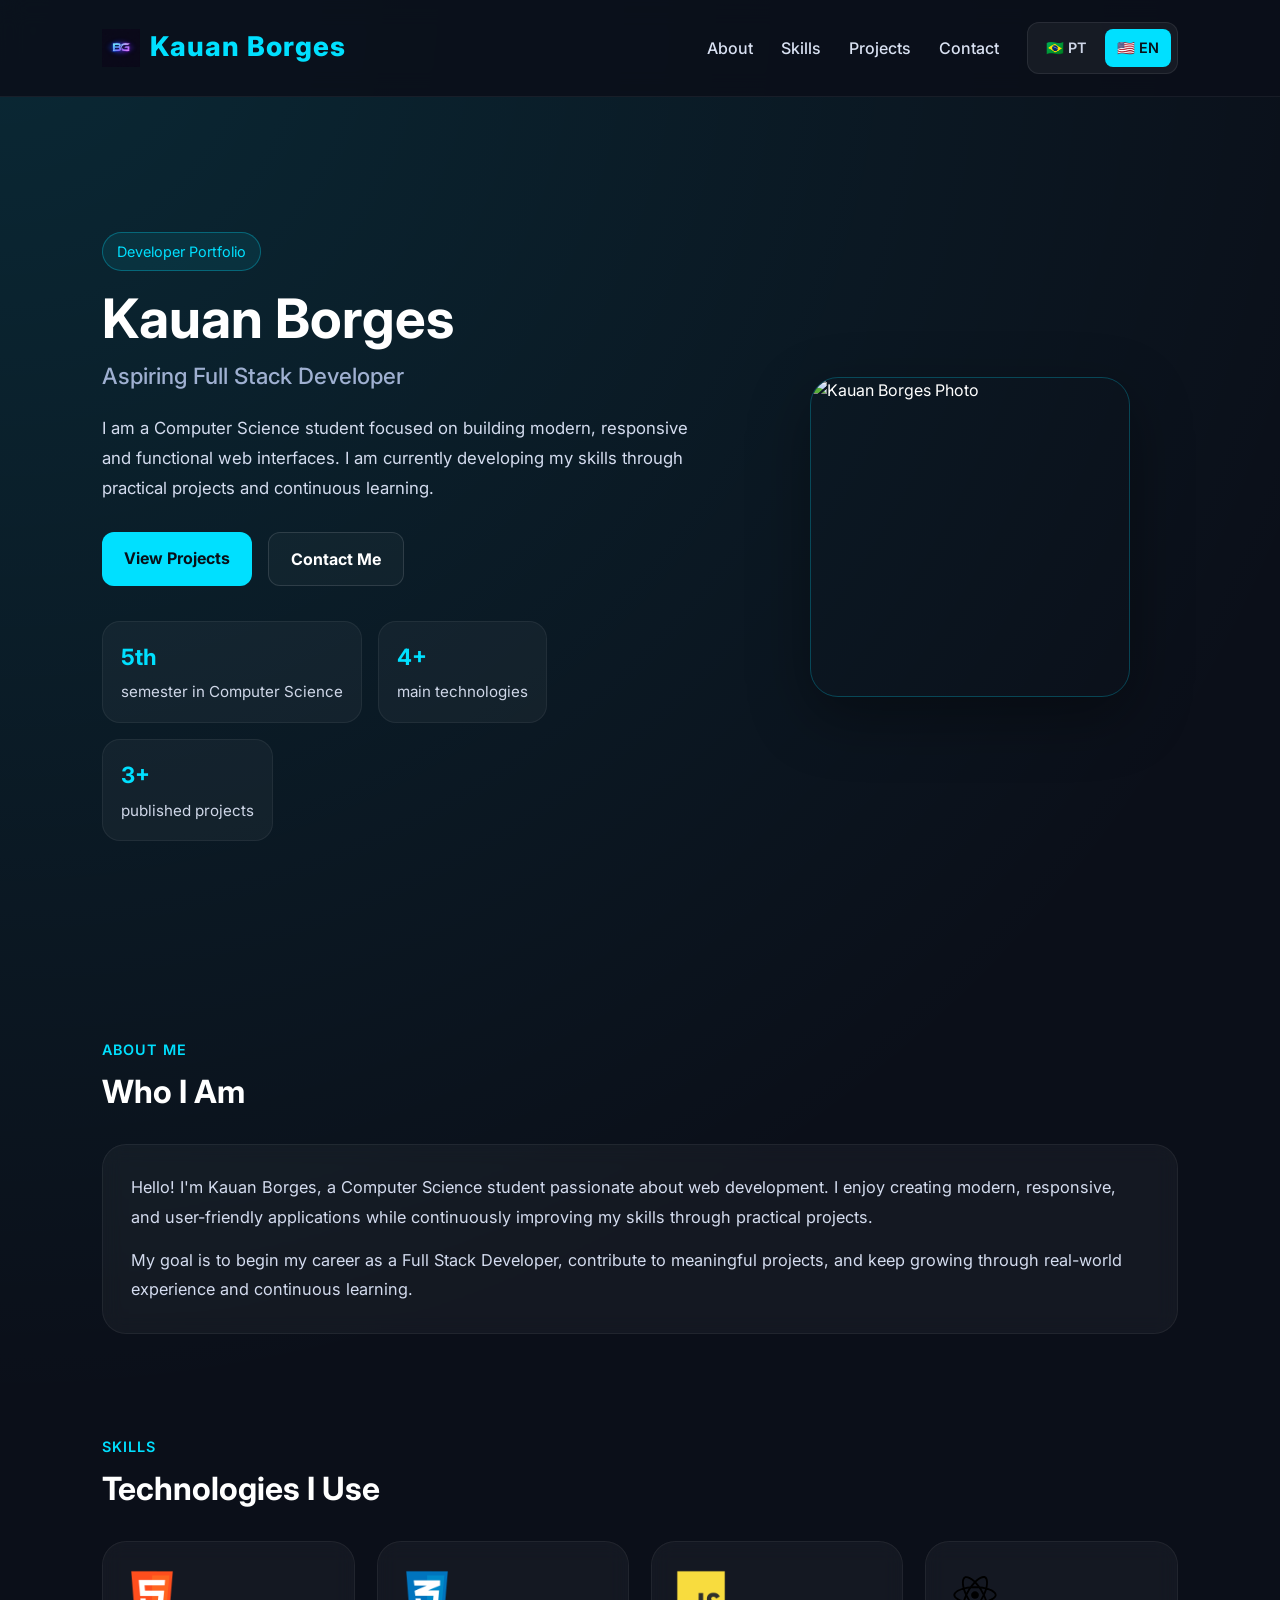
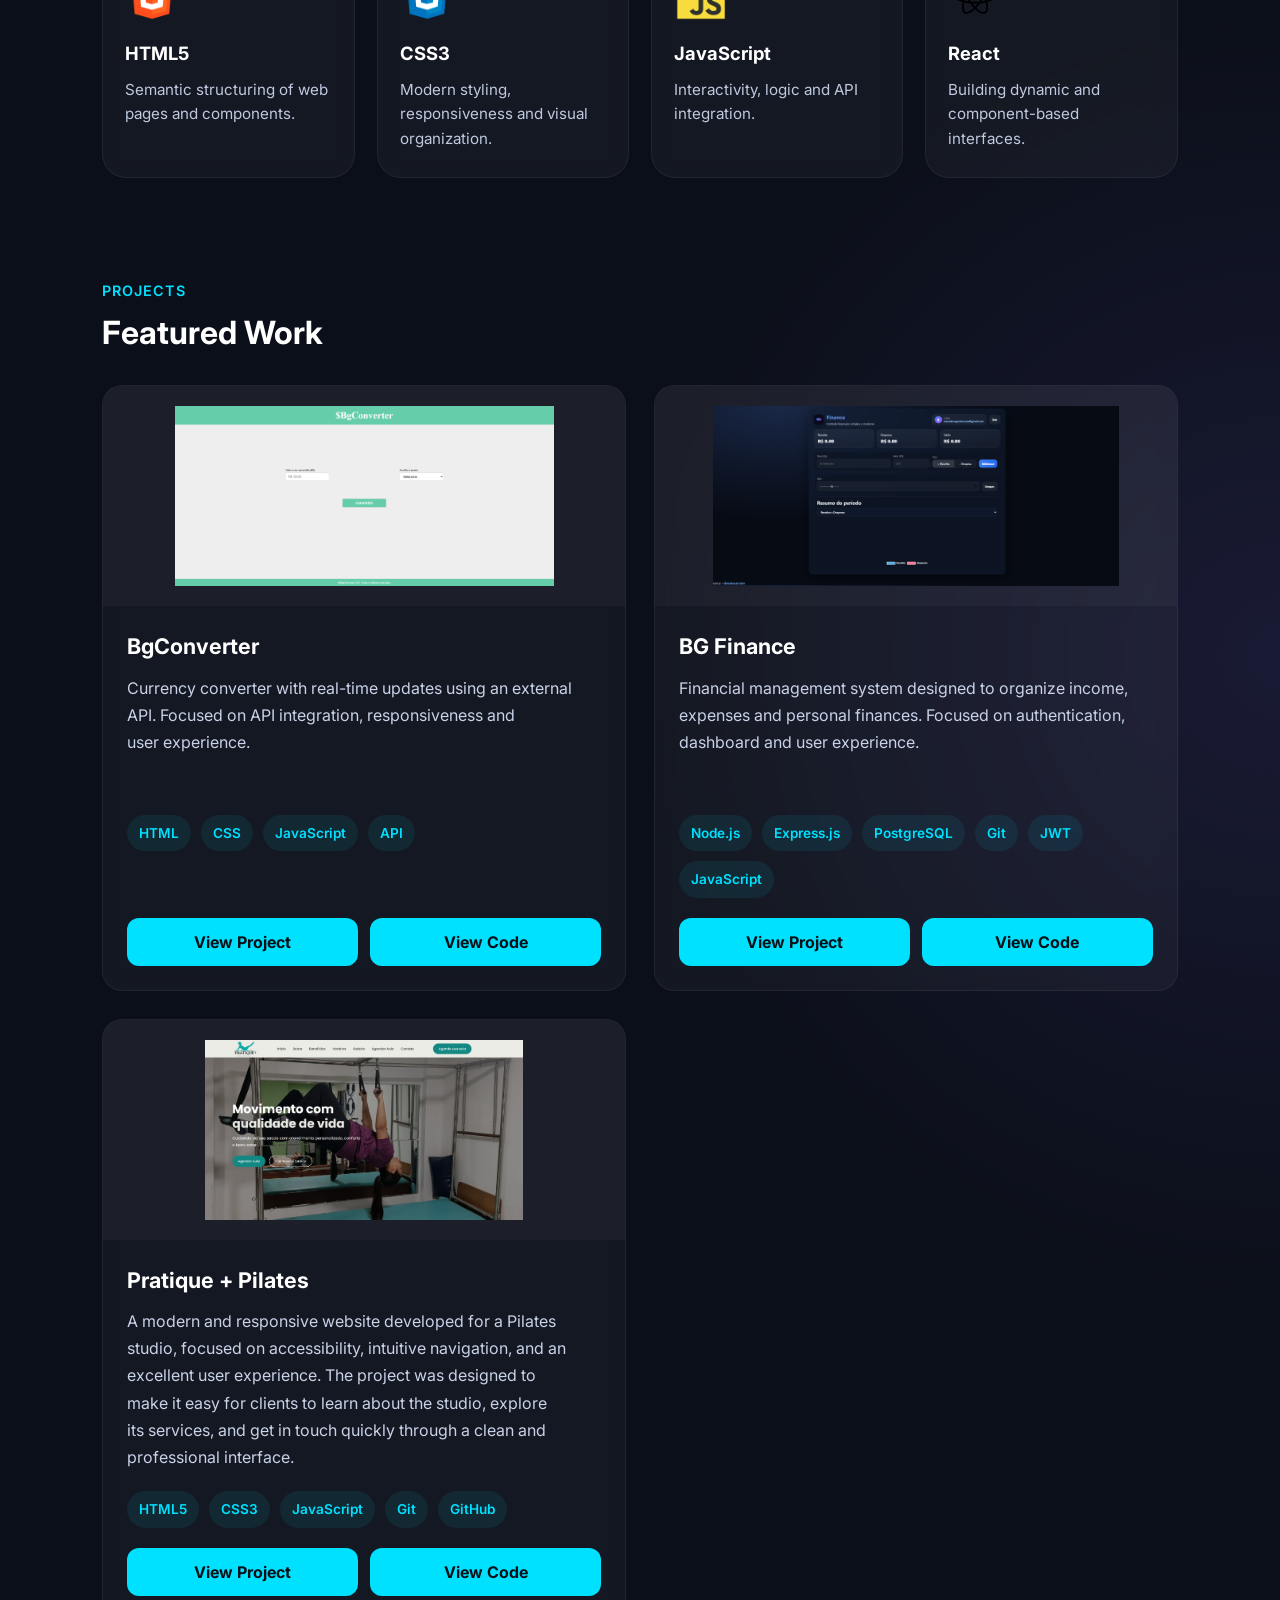
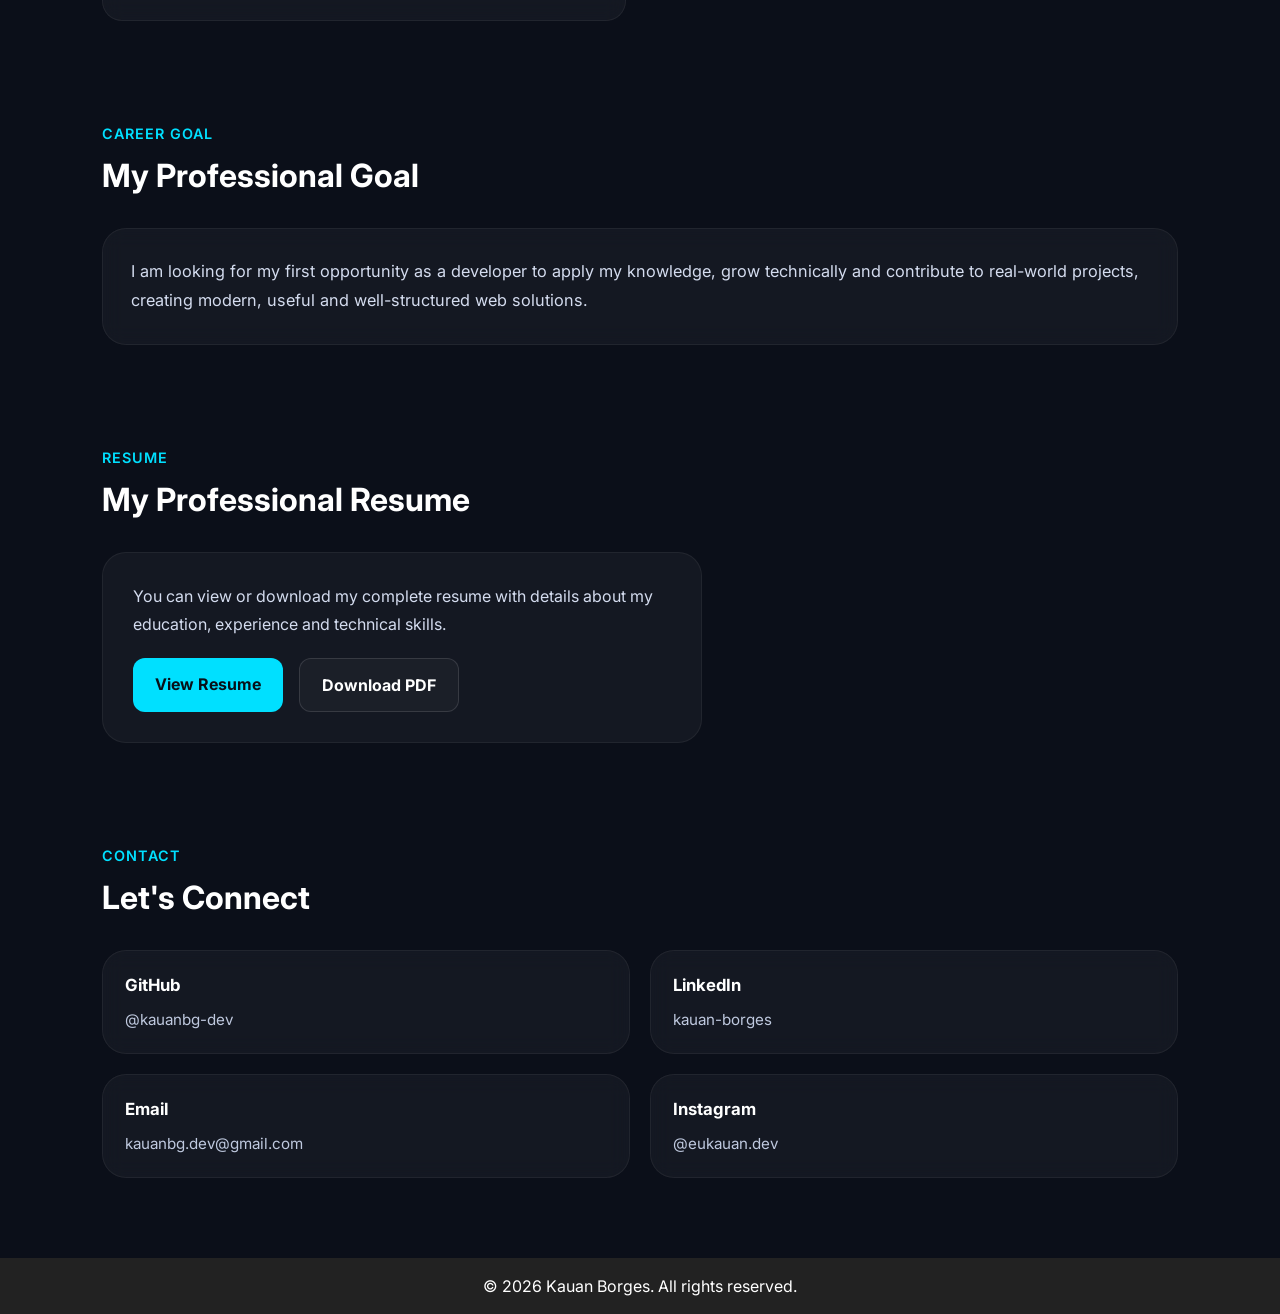
==== commit 49706d78: "Atualiza portfólio com projeto Pratique Pilates e melhorias de layout" ====
--- a/en.html
+++ b/en.html
@@ -20,8 +20,10 @@
 </head>
 <body>
   <header>
-    <a href="#" class="logo">BG</a>
-
+<a href="#" class="logo">
+    <img src="./img/logo-bg-iluminada.png" alt="Logo BG">
+    <span>Kauan Borges</span>
+</a>
     <nav>
       <a href="#sobre">About</a>
       <a href="#skills">Skills</a>
@@ -41,7 +43,7 @@
       <div class="hero-text">
         <span class="tag">Developer Portfolio</span>
         <h1>Kauan Borges</h1>
-        <h2>Front-end Developer in Training</h2>
+        <h2>Aspiring Full Stack Developer</h2>
       <p>
         I am a Computer Science student focused on building
         modern, responsive and functional web interfaces. I am currently
@@ -62,7 +64,7 @@
             <span>main technologies</span>
           </div>
           <div class="stat-card">
-            <strong>2+</strong>
+            <strong>3+</strong>
             <span>published projects</span>
           </div>
         </div>
@@ -80,16 +82,18 @@
       </div>
 
       <div class="about-card">
-        <p>
-         Hello, I'm Kauan Borges. I am currently studying Computer Science
-        and improving my skills in web development using HTML, CSS,
-        JavaScript and React.
-        </p>
-        <p>
-          I enjoy transforming ideas into clean, modern and functional interfaces.
-          My goal is to start my career in technology, grow as a developer and
-          build increasingly complete projects for my portfolio.
-        </p>
+<p>
+  Hello! I'm Kauan Borges, a Computer Science student passionate about web
+  development. I enjoy creating modern, responsive, and user-friendly
+  applications while continuously improving my skills through practical
+  projects.
+</p>
+
+<p>
+  My goal is to begin my career as a Full Stack Developer, contribute to
+  meaningful projects, and keep growing through real-world experience and
+  continuous learning.
+</p>
       </div>
     </section>
 
@@ -151,7 +155,7 @@
 
             <div class="project-links">
               <a href="https://bgconverter.vercel.app" target="_blank">View Project</a>
-              <a href="https://github.com/" target="_blank">View Code</a>
+              <a href="https://github.com/kauanbg-dev/bgconverter" target="_blank">View Code</a>
             </div>
           </div>
         </article>
@@ -181,6 +185,35 @@
             </div>
           </div>
         </article>
+        <article class="project-card">
+  <img src="./img/pratique.jpg" alt="Pratique + Pilates project preview" />
+
+  <div class="project-content">
+    <h4>Pratique + Pilates</h4>
+
+    <p>
+      A modern and responsive website developed for a Pilates studio, focused on
+      accessibility, intuitive navigation, and an excellent user experience.
+      The project was designed to make it easy for clients to learn about the
+      studio, explore its services, and get in touch quickly through a clean and
+      professional interface.
+    </p>
+
+    <div class="project-tech">
+      <span>HTML5</span>
+      <span>CSS3</span>
+      <span>JavaScript</span>
+      <span>Git</span>
+      <span>GitHub</span>
+    </div>
+
+    <div class="project-links">
+      <a href="https://pratique-pilates.vercel.app/" target="_blank">View Project</a>
+      <a href="https://github.com/kauanbg-dev/pratique-pilates" target="_blank">View Code</a>
+    </div>
+
+  </div>
+</article>
       </div>
     </section>
 
@@ -212,11 +245,11 @@
         </p>
 
         <div class="resume-buttons">
-          <a href="./resume-en.pdf" target="_blank" class="btn primary">
+          <a href="./Kauan_Borges_Modern_Resume_EN.pdf" target="_blank" class="btn primary">
             View Resume
           </a>
 
-          <a href="./resume-en.pdf" download class="btn secondary">
+          <a href="./Kauan_Borges_Modern_Resume_EN.pdf" download class="btn secondary">
             Download PDF
           </a>
         </div>
@@ -240,7 +273,7 @@
           <span>kauan-borges</span>
         </a>
 
-        <a href="mailto:seuemail@email.com" class="contact-card">
+        <a href="mailto:kauanbg.dev@gmail.com" class="contact-card">
           <strong>Email</strong>
           <span>kauanbg.dev@gmail.com</span>
         </a>
--- a/css/header.css
+++ b/css/header.css
@@ -1,84 +1,130 @@
-body {
-  font-family: "Inter", sans-serif;
-  background: #0b0f19;
-  color: #ffffff;
+/* =========================
+   HEADER
+========================= */
+
+header {
+    width: 100%;
+    padding: 22px 8%;
+    display: flex;
+    justify-content: space-between;
+    align-items: center;
+
+    position: sticky;
+    top: 0;
+    z-index: 1000;
+
+    background: rgba(11, 15, 25, .85);
+    backdrop-filter: blur(12px);
+    border-bottom: 1px solid rgba(255,255,255,.06);
 }
+
+/* =========================
+   LOGO
+========================= */
+
 .logo {
-  display: flex;
-  align-items: center;
+    display: flex;
+    align-items: center;
+    gap: 10px;
+
+    font-size: 1.7rem;
+    font-weight: 800;
+    letter-spacing: 1px;
+
+    color: #00e0ff;
+    transition: .3s;
+}
+
+.logo:hover {
+    transform: scale(1.05);
 }
 
 .logo img {
-  height: 38px;
-  width: auto;
-  object-fit: contain;
-}
-header {
-  width: 100%;
-  padding: 22px 8%;
-  display: flex;
-  align-items: center;
-  justify-content: space-between;
-  position: sticky;
-  top: 0;
-  z-index: 1000;
-  background: rgba(11, 15, 25, 0.85);
-  backdrop-filter: blur(12px);
-  border-bottom: 1px solid rgba(255, 255, 255, 0.06);
+    width: auto;
+    height: 38px;
+    object-fit: contain;
 }
 
-.logo {
-  font-size: 1.6rem;
-  font-weight: 800;
-  color: #00e0ff;
-  text-decoration: none;
-  letter-spacing: 1px;
-}
+/* =========================
+   MENU
+========================= */
 
 header nav {
-  display: flex;
-  align-items: center;
-  gap: 28px;
+    display: flex;
+    align-items: center;
+    gap: 28px;
 }
 
 header nav a {
-  color: #d9e1f2;
-  text-decoration: none;
-  font-size: 1rem;
-  font-weight: 500;
-  transition: 0.3s ease;
+    position: relative;
+
+    color: #d9e1f2;
+    font-size: 1rem;
+    font-weight: 500;
+
+    transition: .3s;
 }
 
 header nav a:hover {
-  color: #00e0ff;
+    color: #00e0ff;
 }
 
+/* Linha animada */
+
+header nav a::after {
+    content: "";
+
+    position: absolute;
+    left: 0;
+    bottom: -6px;
+
+    width: 0;
+    height: 2px;
+
+    background: #00e0ff;
+    transition: .3s;
+}
+
+header nav a:hover::after {
+    width: 100%;
+}
+
+/* =========================
+   IDIOMAS
+========================= */
+
 .lang-switch {
-  display: flex;
-  align-items: center;
-  gap: 6px;
-  background: rgba(255, 255, 255, 0.05);
-  padding: 6px;
-  border-radius: 12px;
-  border: 1px solid rgba(255, 255, 255, 0.08);
+    display: flex;
+    align-items: center;
+    gap: 6px;
+
+    padding: 6px;
+
+    border-radius: 12px;
+
+    background: rgba(255,255,255,.05);
+    border: 1px solid rgba(255,255,255,.08);
 }
 
 .lang {
-  padding: 8px 12px;
-  border-radius: 8px;
-  text-decoration: none;
-  font-size: 0.9rem;
-  font-weight: 600;
-  color: #cfd7e8;
-  transition: 0.3s ease;
+    padding: 8px 12px;
+
+    border-radius: 8px;
+
+    font-size: .9rem;
+    font-weight: 600;
+
+    color: #cfd7e8;
+
+    transition: .3s;
 }
 
 .lang:hover {
-  background: rgba(0, 224, 255, 0.1);
-  color: #00e0ff;
+    background: rgba(0,224,255,.1);
+    color: #00e0ff;
 }
 
 .lang.active {
-  background: #00e0ff;
-  color: #081018;
+    background: #00e0ff;
+    color: #081018;
 }
--- a/css/main.css
+++ b/css/main.css
@@ -212,39 +212,56 @@
 .projects-grid {
   display: grid;
   grid-template-columns: repeat(2, 1fr);
-  gap: 26px;
+  gap: 28px;
 }
 
 .project-card {
+  display: flex;
+  flex-direction: column;
   overflow: hidden;
   border-radius: 20px;
-  transition: 0.3s ease;
+  transition: .3s ease;
+  height: 100%;
+}
+
+.project-card:hover {
+  transform: translateY(-8px);
+  border-color: rgba(0,224,255,.25);
 }
 
 .project-card img {
   width: 100%;
-  height: auto; /* mantém proporção */
-  max-height: 220px; /* limita altura */
-  object-fit: contain; /* não corta nem estica */
+  height: 220px;
+  object-fit: contain;
+  background: rgba(255,255,255,.03);
+  transition: .3s;
+  padding: 20px;
 }
 
 .project-card:hover img {
-  transform: scale(1.05);
+  transform: scale(1.03);
 }
 
 .project-content {
+  display: flex;
+  flex-direction: column;
+  flex: 1;
   padding: 24px;
 }
 
 .project-content h4 {
-  font-size: 1.3rem;
+  font-size: 1.35rem;
   margin-bottom: 12px;
+  color: #fff;
 }
 
 .project-content p {
   color: #c8d2e8;
   line-height: 1.7;
-  margin-bottom: 18px;
+  margin-bottom: 20px;
+
+  /* deixa todos os cards com a mesma altura */
+  min-height: 120px;
 }
 
 .project-tech {
@@ -257,24 +274,27 @@
 .project-tech span {
   padding: 8px 12px;
   border-radius: 999px;
-  background: rgba(0, 224, 255, 0.08);
-  color: #00e0ff;
-  font-size: 0.85rem;
+  background: rgba(0,224,255,.08);
+  color: #00e0ff;
+  font-size: .85rem;
   font-weight: 600;
 }
 
 .project-links {
-  display: flex;
-  gap: 14px;
+  margin-top: auto;
+  display: flex;
+  gap: 12px;
   flex-wrap: wrap;
 }
 
 .project-links a {
+  flex: 1;
+  text-align: center;
   text-decoration: none;
-  padding: 12px 18px;
+  padding: 12px;
   border-radius: 12px;
   font-weight: 700;
-  transition: 0.3s ease;
+  transition: .3s;
   background: #00e0ff;
   color: #081018;
 }
@@ -282,7 +302,6 @@
 .project-links a:hover {
   transform: translateY(-2px);
 }
-
 .project-card-placeholder {
   display: flex;
   align-items: center;
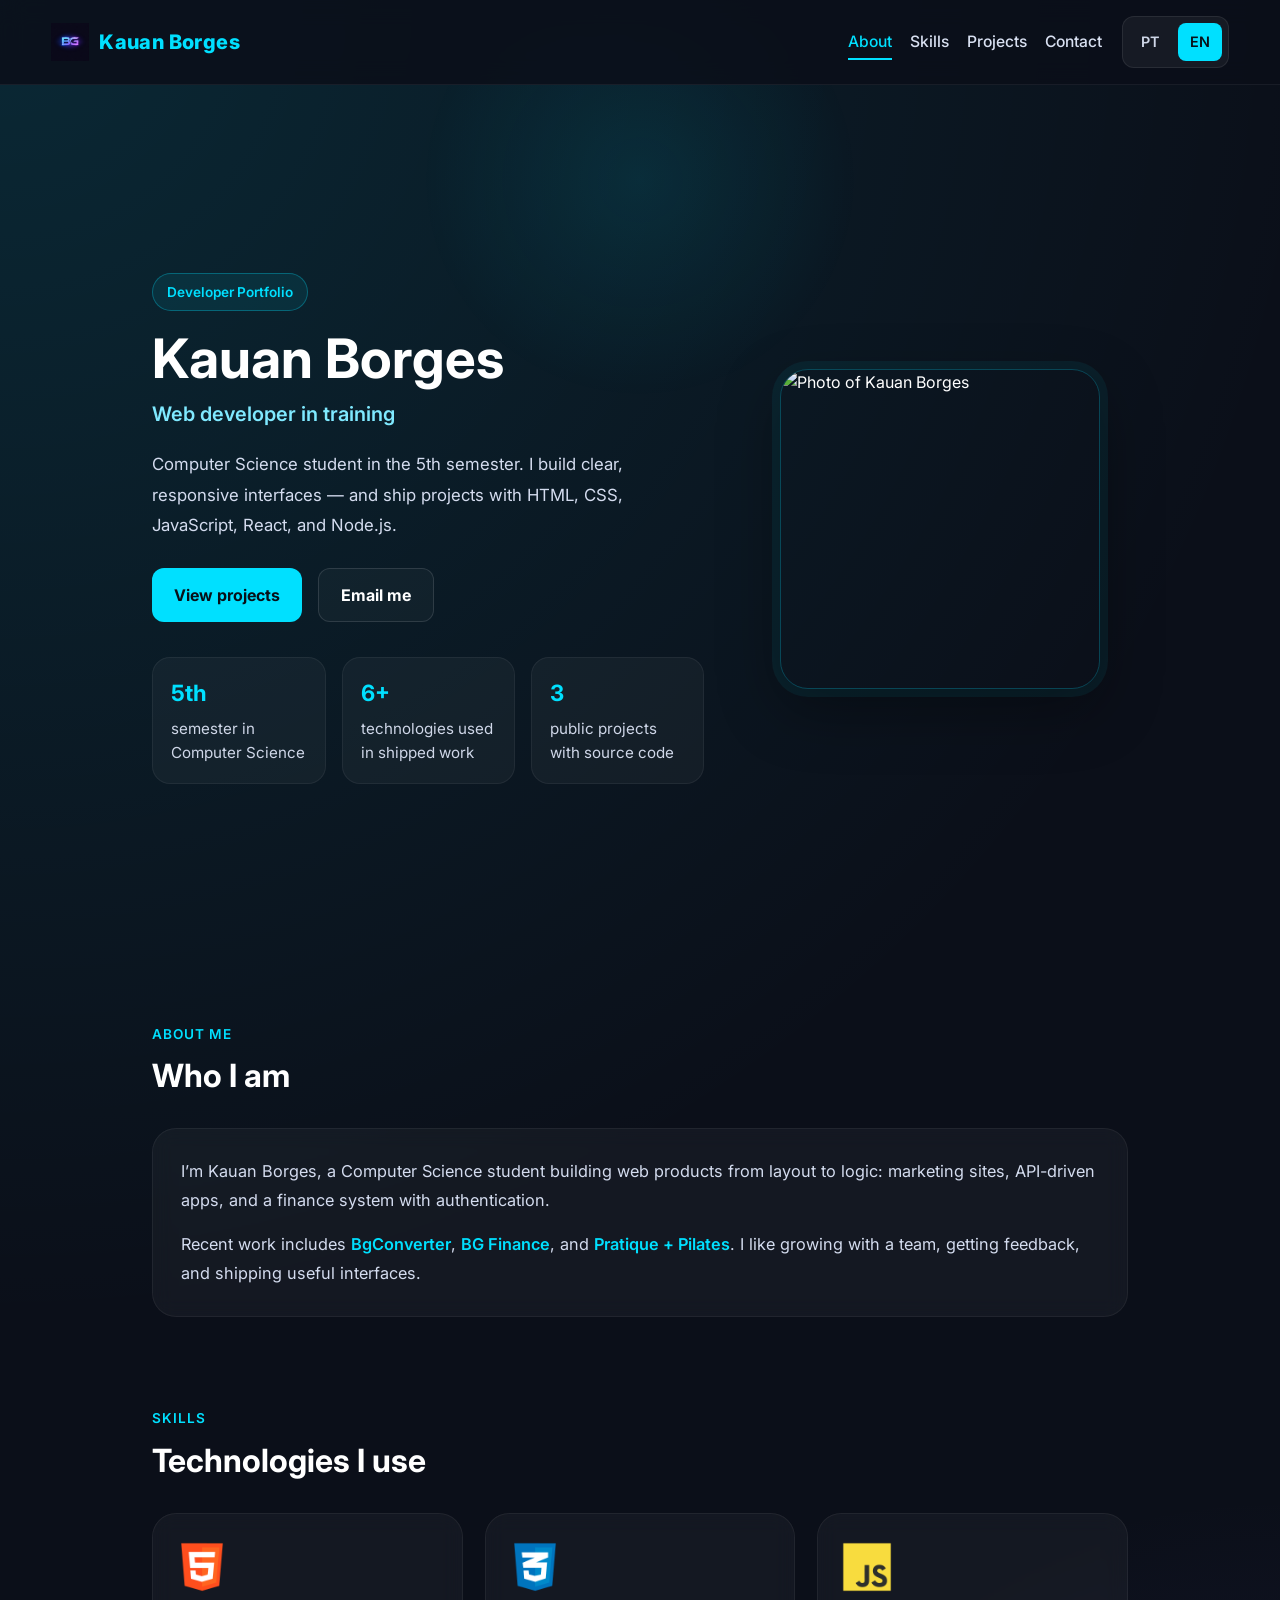
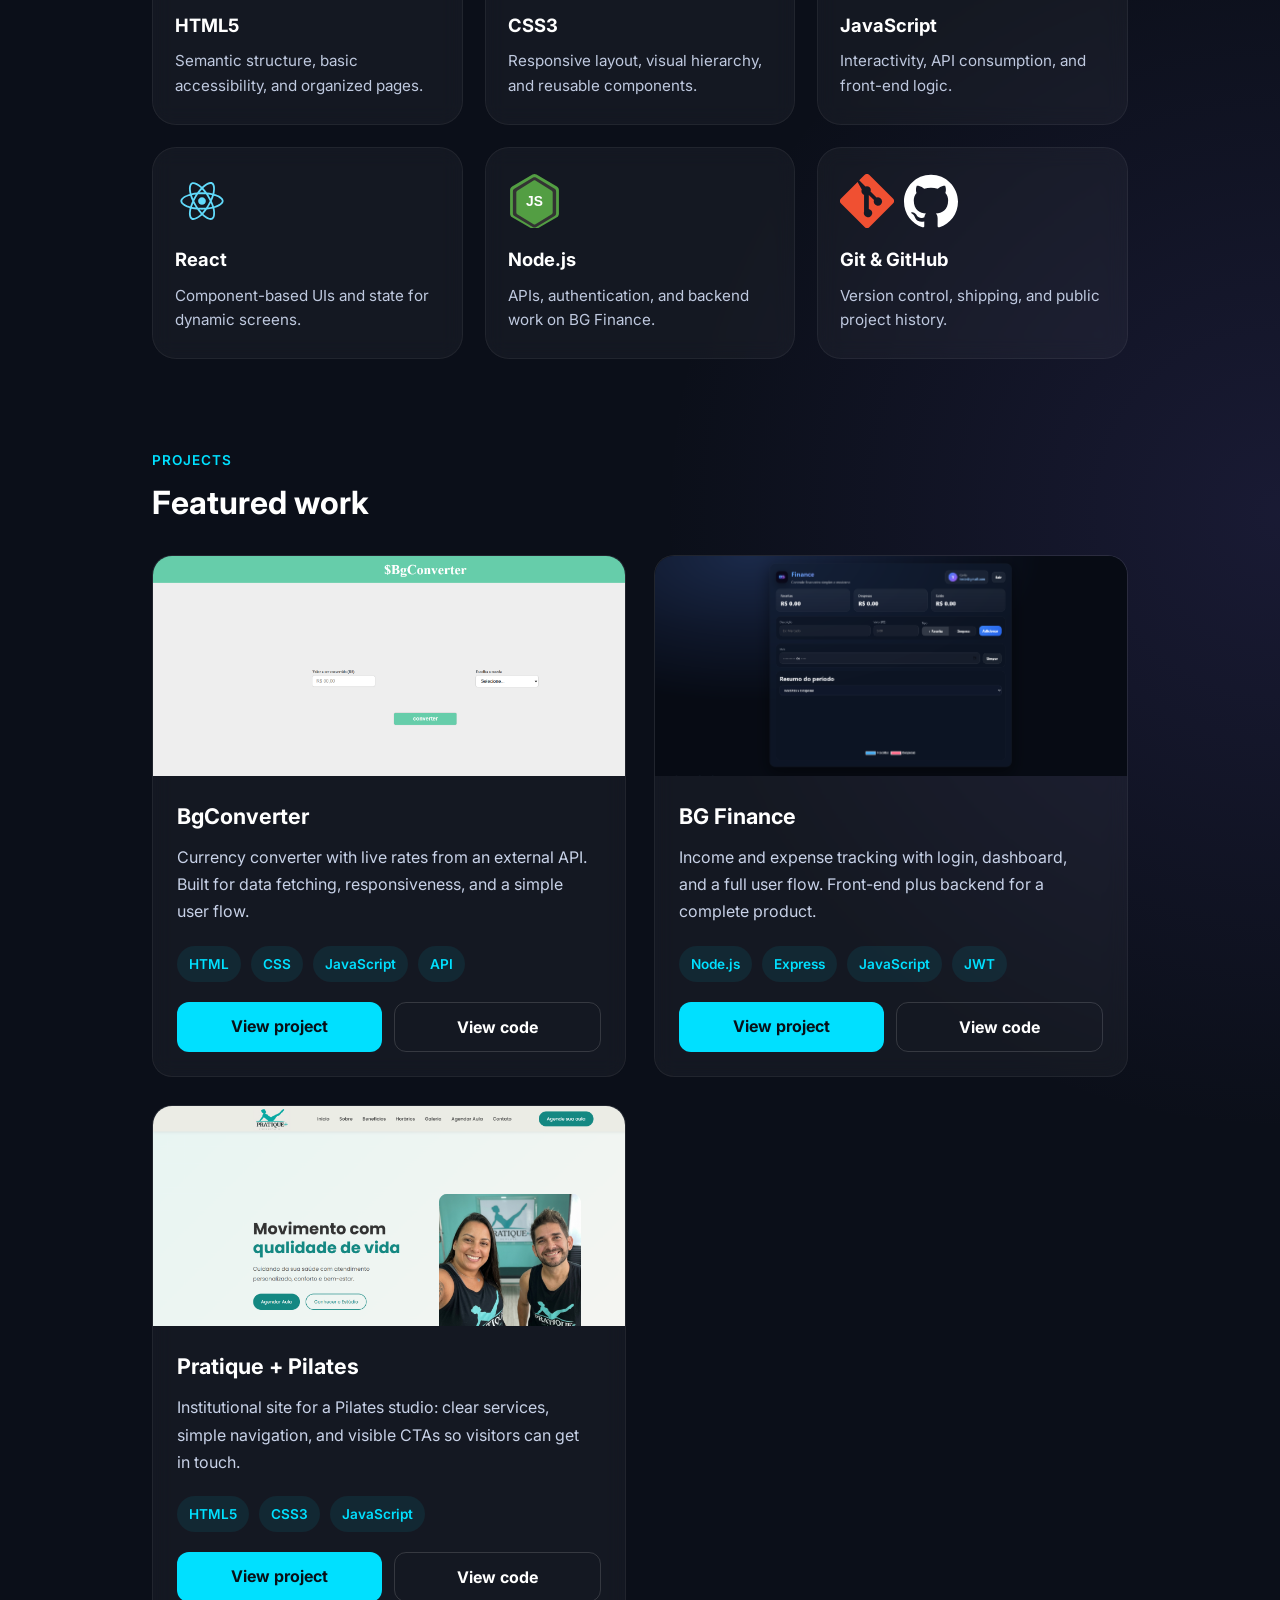
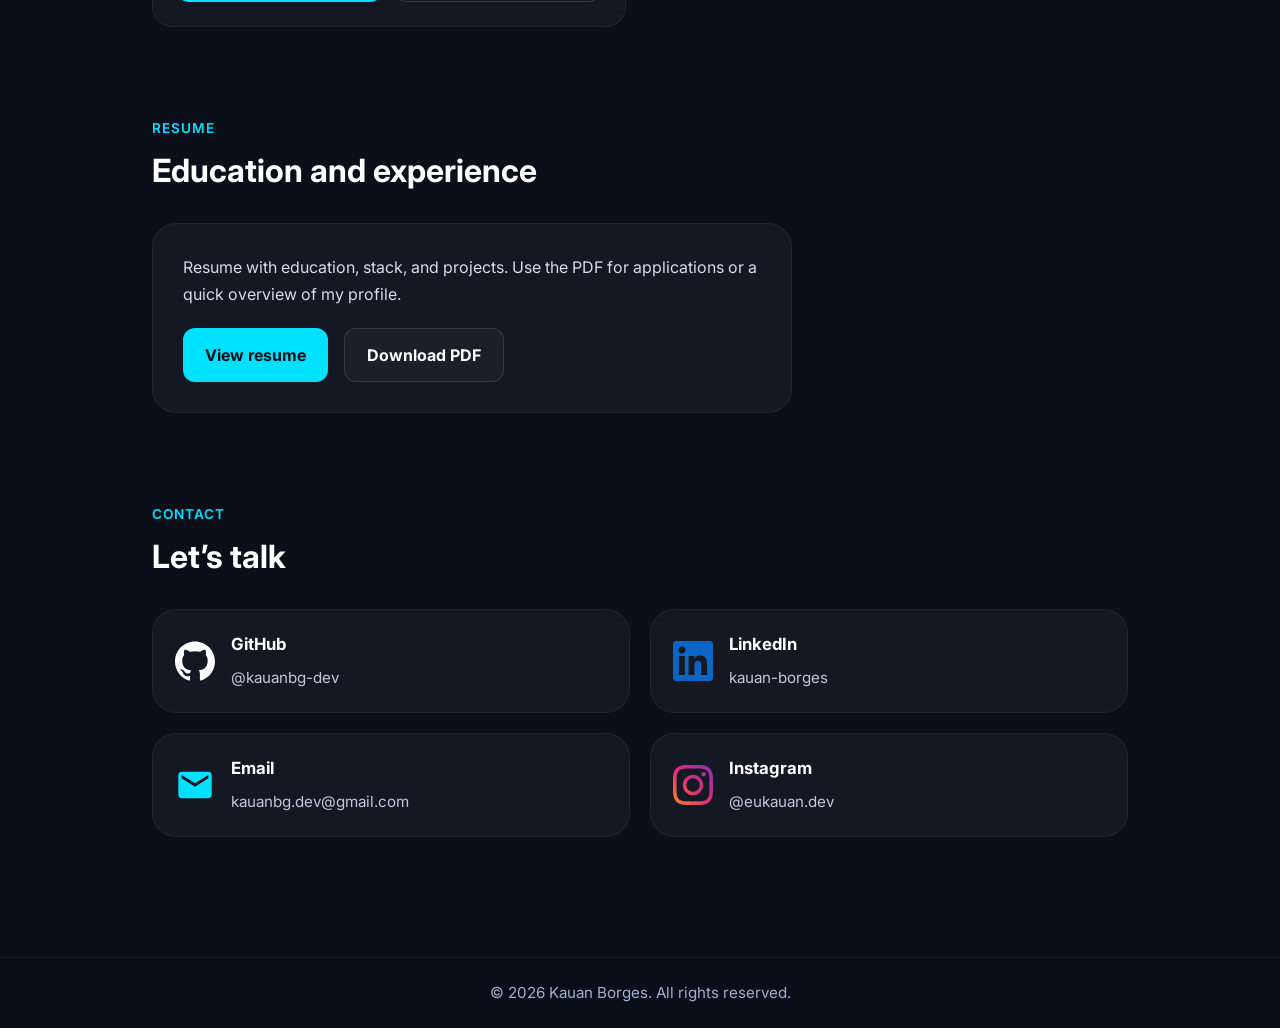
==== commit 99fb22b1: "Atualiza o portfólio com idioma em uma página, prints reais dos projetos e interações." ====
--- a/en.html
+++ b/en.html
@@ -2,292 +2,13 @@
 <html lang="en">
 <head>
   <meta charset="UTF-8" />
-  <meta name="viewport" content="width=device-width, initial-scale=1.0" />
+  <meta http-equiv="refresh" content="0; url=./index.html?lang=en" />
   <title>Kauan Borges | Portfolio</title>
-
-  <link rel="stylesheet" href="./css/reset.css" />
-  <link rel="stylesheet" href="./css/header.css" />
-  <link rel="stylesheet" href="./css/main.css" />
-  <link rel="stylesheet" href="./css/footer.css" />
-  <link rel="stylesheet" href="./css/responsive.css" />
-
-  <link rel="preconnect" href="https://fonts.googleapis.com" />
-  <link rel="preconnect" href="https://fonts.gstatic.com" crossorigin />
-  <link
-    href="https://fonts.googleapis.com/css2?family=Inter:wght@300;400;500;600;700;800&display=swap"
-    rel="stylesheet"
-  />
+  <script>
+    location.replace("./index.html?lang=en" + location.hash);
+  </script>
 </head>
 <body>
-  <header>
-<a href="#" class="logo">
-    <img src="./img/logo-bg-iluminada.png" alt="Logo BG">
-    <span>Kauan Borges</span>
-</a>
-    <nav>
-      <a href="#sobre">About</a>
-      <a href="#skills">Skills</a>
-      <a href="#projetos">Projects</a>
-      <a href="#contato">Contact</a>
-
-      <div class="lang-switch">
-  <a href="index.html" class="lang lang-pt" data-lang="pt">🇧🇷 PT</a>
-  <a href="en.html" class="lang lang-en active" data-lang="en">🇺🇸 EN</a>
-</div>
-
-    </nav>
-  </header>
-
-  <main>
-    <section class="hero">
-      <div class="hero-text">
-        <span class="tag">Developer Portfolio</span>
-        <h1>Kauan Borges</h1>
-        <h2>Aspiring Full Stack Developer</h2>
-      <p>
-        I am a Computer Science student focused on building
-        modern, responsive and functional web interfaces. I am currently
-        developing my skills through practical projects and continuous learning.
-      </p>
-        <div class="hero-buttons">
-          <a href="#projetos" class="btn primary">View Projects</a>
-          <a href="#contato" class="btn secondary">Contact Me</a>
-        </div>
-
-        <div class="stats">
-          <div class="stat-card">
-            <strong>5th</strong>
-            <span>semester in Computer Science</span>
-          </div>
-          <div class="stat-card">
-            <strong>4+</strong>
-            <span>main technologies</span>
-          </div>
-          <div class="stat-card">
-            <strong>3+</strong>
-            <span>published projects</span>
-          </div>
-        </div>
-      </div>
-
-      <div class="hero-image">
-        <img src="/img/perfil.jpg" alt="Kauan Borges Photo" />
-      </div>
-    </section>
-
-    <section id="sobre" class="section">
-      <div class="section-title">
-        <span>About Me</span>
-        <h3>Who I Am</h3>
-      </div>
-
-      <div class="about-card">
-<p>
-  Hello! I'm Kauan Borges, a Computer Science student passionate about web
-  development. I enjoy creating modern, responsive, and user-friendly
-  applications while continuously improving my skills through practical
-  projects.
-</p>
-
-<p>
-  My goal is to begin my career as a Full Stack Developer, contribute to
-  meaningful projects, and keep growing through real-world experience and
-  continuous learning.
-</p>
-      </div>
-    </section>
-
-    <section id="skills" class="section">
-      <div class="section-title">
-        <span>Skills</span>
-        <h3>Technologies I Use</h3>
-      </div>
-
-      <div class="skills-grid">
-        <div class="skill-card">
-          <img src="./img/logo-html-5-.png" alt="HTML Logo" />
-          <h4>HTML5</h4>
-          <p>Semantic structuring of web pages and components.</p>
-        </div>
-
-        <div class="skill-card">
-          <img src="./img/logo-css-.png" alt="CSS Logo" />
-          <h4>CSS3</h4>
-          <p>Modern styling, responsiveness and visual organization.</p>
-        </div>
-
-        <div class="skill-card">
-          <img src="./img/logo-javascript-.png" alt="JavaScript Logo" />
-          <h4>JavaScript</h4>
-          <p>Interactivity, logic and API integration.</p>
-        </div>
-
-        <div class="skill-card">
-          <img src="./img/react-brands-solid-full.svg" alt="React Logo" />
-          <h4>React</h4>
-          <p>Building dynamic and component-based interfaces.</p>
-        </div>
-      </div>
-    </section>
-
-    <section id="projetos" class="section">
-      <div class="section-title">
-        <span>Projects</span>
-        <h3>Featured Work</h3>
-      </div>
-
-      <div class="projects-grid">
-        <article class="project-card">
-          <img src="./img/bgconverter-prewiew.png" alt="BgConverter Preview" />
-          <div class="project-content">
-            <h4>BgConverter</h4>
-            <p>
-              Currency converter with real-time updates using an external API.
-              Focused on API integration, responsiveness and user experience.
-            </p>
-
-            <div class="project-tech">
-              <span>HTML</span>
-              <span>CSS</span>
-              <span>JavaScript</span>
-              <span>API</span>
-            </div>
-
-            <div class="project-links">
-              <a href="https://bgconverter.vercel.app" target="_blank">View Project</a>
-              <a href="https://github.com/kauanbg-dev/bgconverter" target="_blank">View Code</a>
-            </div>
-          </div>
-        </article>
-
-        <article class="project-card">
-          <img src="./img/Bg-finance.png" alt="BG Finance Preview" />
-          <div class="project-content">
-            <h4>BG Finance</h4>
-            <p>
-              Financial management system designed to organize income, expenses
-              and personal finances. Focused on authentication, dashboard and
-              user experience.
-            </p>
-
-    <div class="project-tech">
-      <span>Node.js</span>
-      <span>Express.js</span>
-      <span>PostgreSQL</span>
-      <span>Git</span>
-      <span>JWT</span>
-      <span>JavaScript</span>
-    </div>
-
-            <div class="project-links">
-              <a href="https://bg-finance.onrender.com" target="_blank">View Project</a>
-              <a href="https://github.com/kauanbg-dev/bg-finance" target="_blank">View Code</a>
-            </div>
-          </div>
-        </article>
-        <article class="project-card">
-  <img src="./img/pratique.jpg" alt="Pratique + Pilates project preview" />
-
-  <div class="project-content">
-    <h4>Pratique + Pilates</h4>
-
-    <p>
-      A modern and responsive website developed for a Pilates studio, focused on
-      accessibility, intuitive navigation, and an excellent user experience.
-      The project was designed to make it easy for clients to learn about the
-      studio, explore its services, and get in touch quickly through a clean and
-      professional interface.
-    </p>
-
-    <div class="project-tech">
-      <span>HTML5</span>
-      <span>CSS3</span>
-      <span>JavaScript</span>
-      <span>Git</span>
-      <span>GitHub</span>
-    </div>
-
-    <div class="project-links">
-      <a href="https://pratique-pilates.vercel.app/" target="_blank">View Project</a>
-      <a href="https://github.com/kauanbg-dev/pratique-pilates" target="_blank">View Code</a>
-    </div>
-
-  </div>
-</article>
-      </div>
-    </section>
-
-    <section class="section objective">
-      <div class="section-title">
-        <span>Career Goal</span>
-        <h3>My Professional Goal</h3>
-      </div>
-
-      <div class="about-card">
-        <p>
-          I am looking for my first opportunity as a developer to apply my
-          knowledge, grow technically and contribute to real-world projects,
-          creating modern, useful and well-structured web solutions.
-        </p>
-      </div>
-    </section>
-
-    <section id="curriculo" class="section">
-      <div class="section-title">
-        <span>Resume</span>
-        <h3>My Professional Resume</h3>
-      </div>
-
-      <div class="resume-card">
-        <p>
-          You can view or download my complete resume with details about my
-          education, experience and technical skills.
-        </p>
-
-        <div class="resume-buttons">
-          <a href="./Kauan_Borges_Modern_Resume_EN.pdf" target="_blank" class="btn primary">
-            View Resume
-          </a>
-
-          <a href="./Kauan_Borges_Modern_Resume_EN.pdf" download class="btn secondary">
-            Download PDF
-          </a>
-        </div>
-      </div>
-    </section>
-
-    <section id="contato" class="section">
-      <div class="section-title">
-        <span>Contact</span>
-        <h3>Let's Connect</h3>
-      </div>
-
-      <div class="contact-grid">
-        <a href="https://github.com/kauanbg-dev" target="_blank" class="contact-card">
-          <strong>GitHub</strong>
-          <span>@kauanbg-dev</span>
-        </a>
-
-        <a href="https://www.linkedin.com/in/kauan-borges-079074370/" target="_blank" class="contact-card">
-          <strong>LinkedIn</strong>
-          <span>kauan-borges</span>
-        </a>
-
-        <a href="mailto:kauanbg.dev@gmail.com" class="contact-card">
-          <strong>Email</strong>
-          <span>kauanbg.dev@gmail.com</span>
-        </a>
-
-        <a href="https://www.instagram.com/eukauan.dev/" target="_blank" class="contact-card">
-          <strong>Instagram</strong>
-          <span>@eukauan.dev</span>
-        </a>
-      </div>
-    </section>
-  </main>
-
-  <footer>
-    <p>© 2026 Kauan Borges. All rights reserved.</p>
-  </footer>
+  <p><a href="./index.html?lang=en">Continue in English</a></p>
 </body>
 </html>
